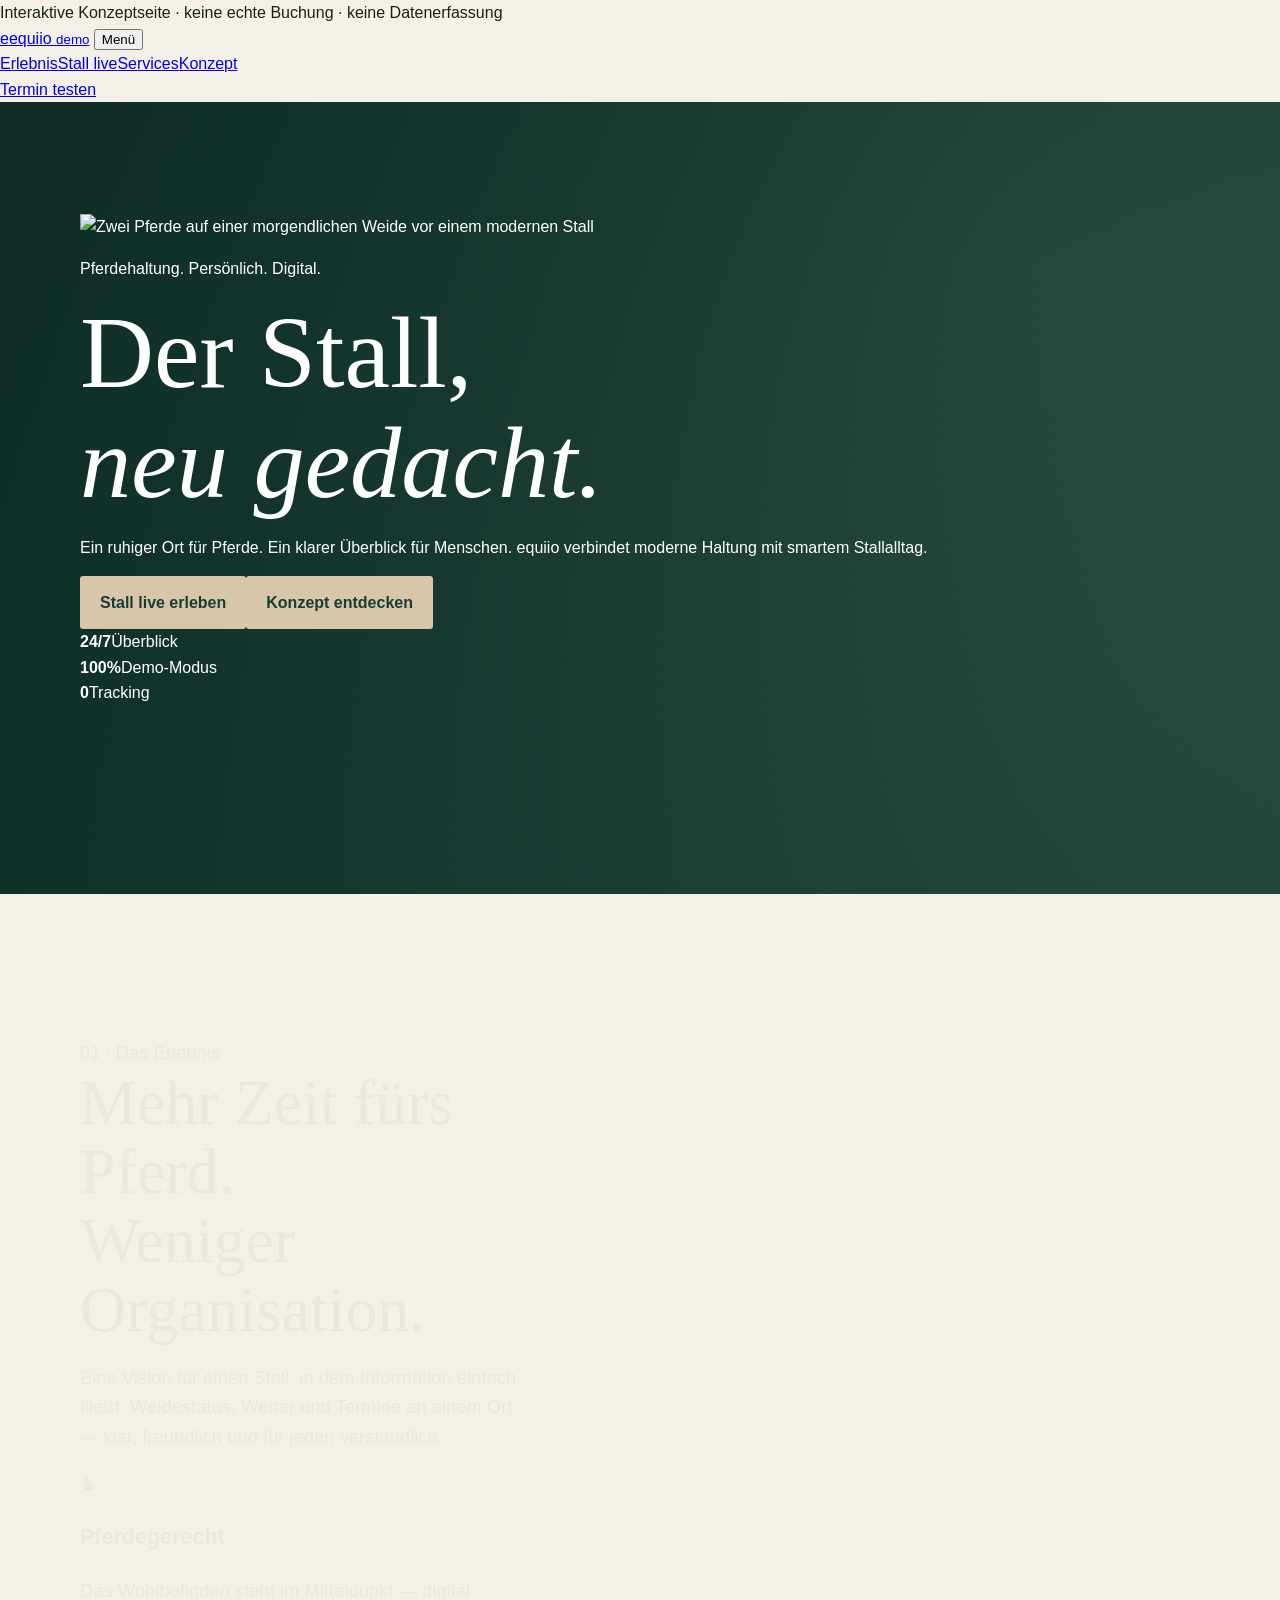
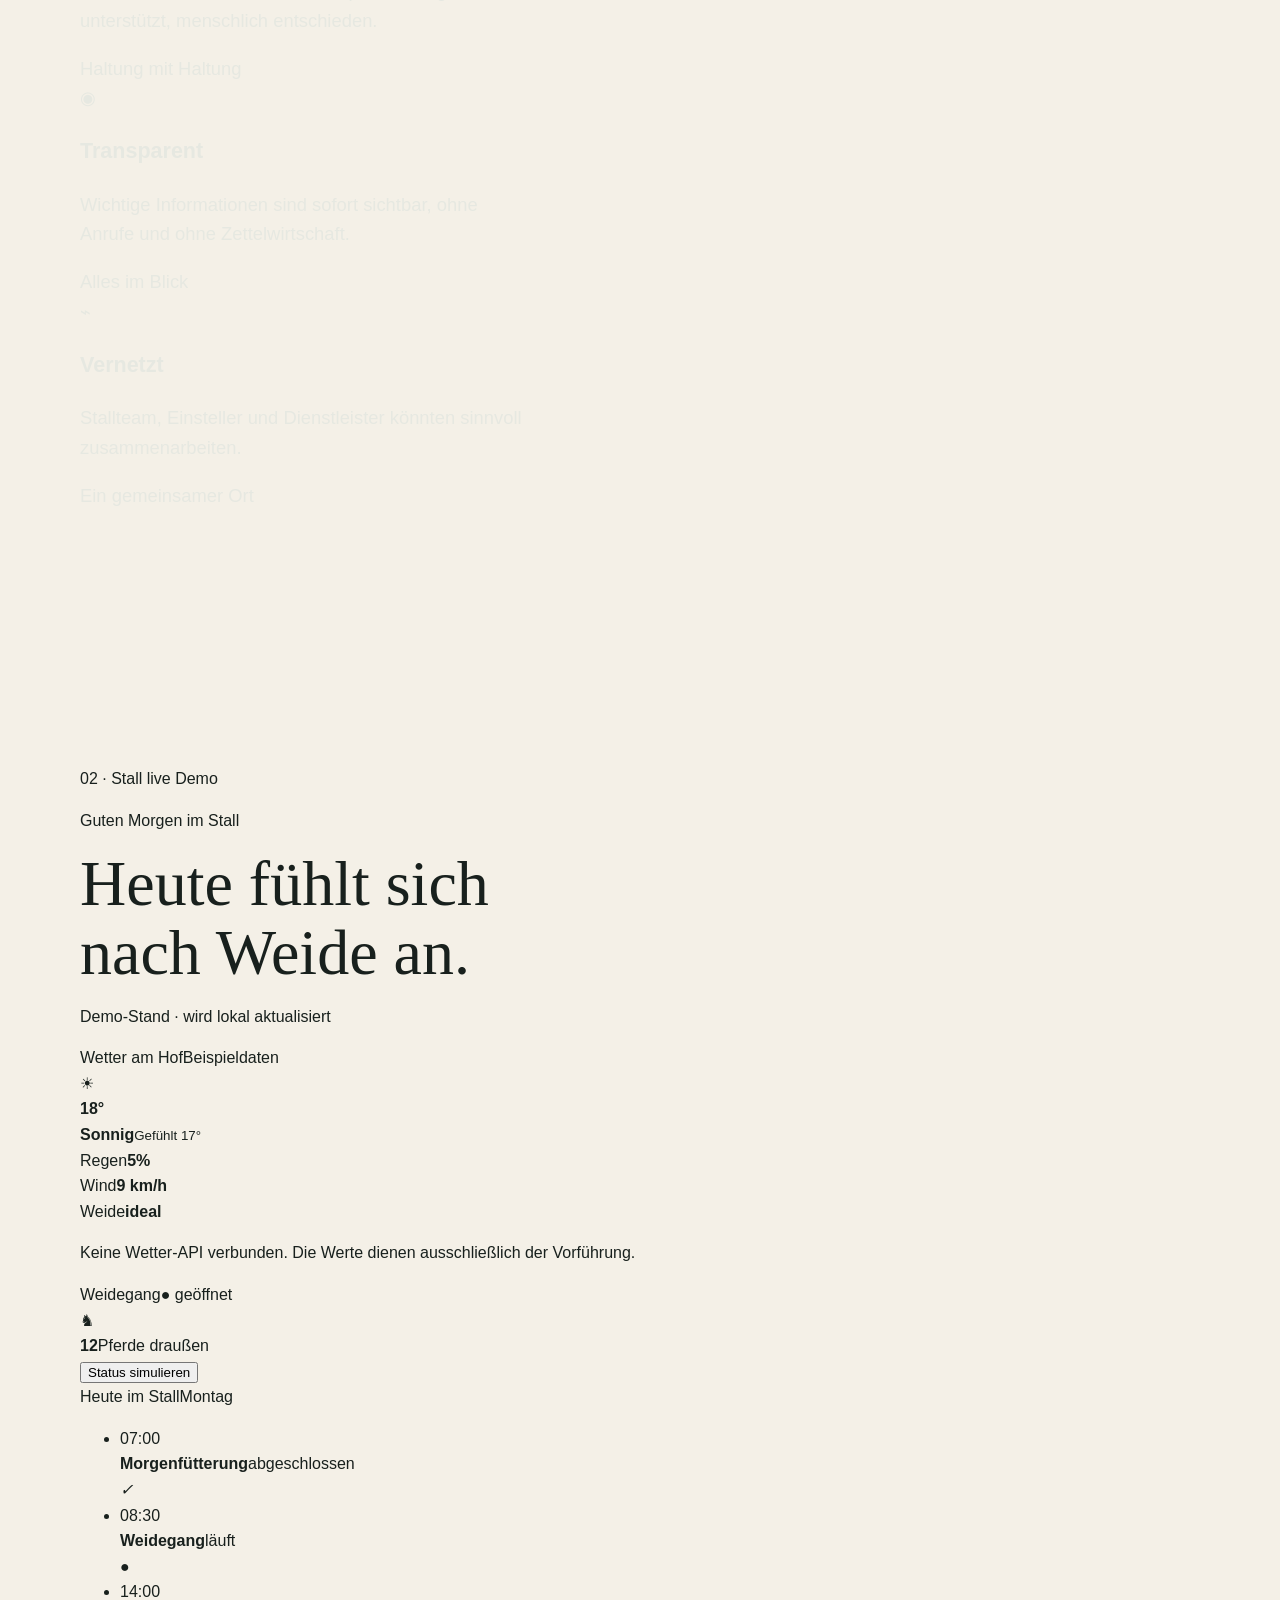
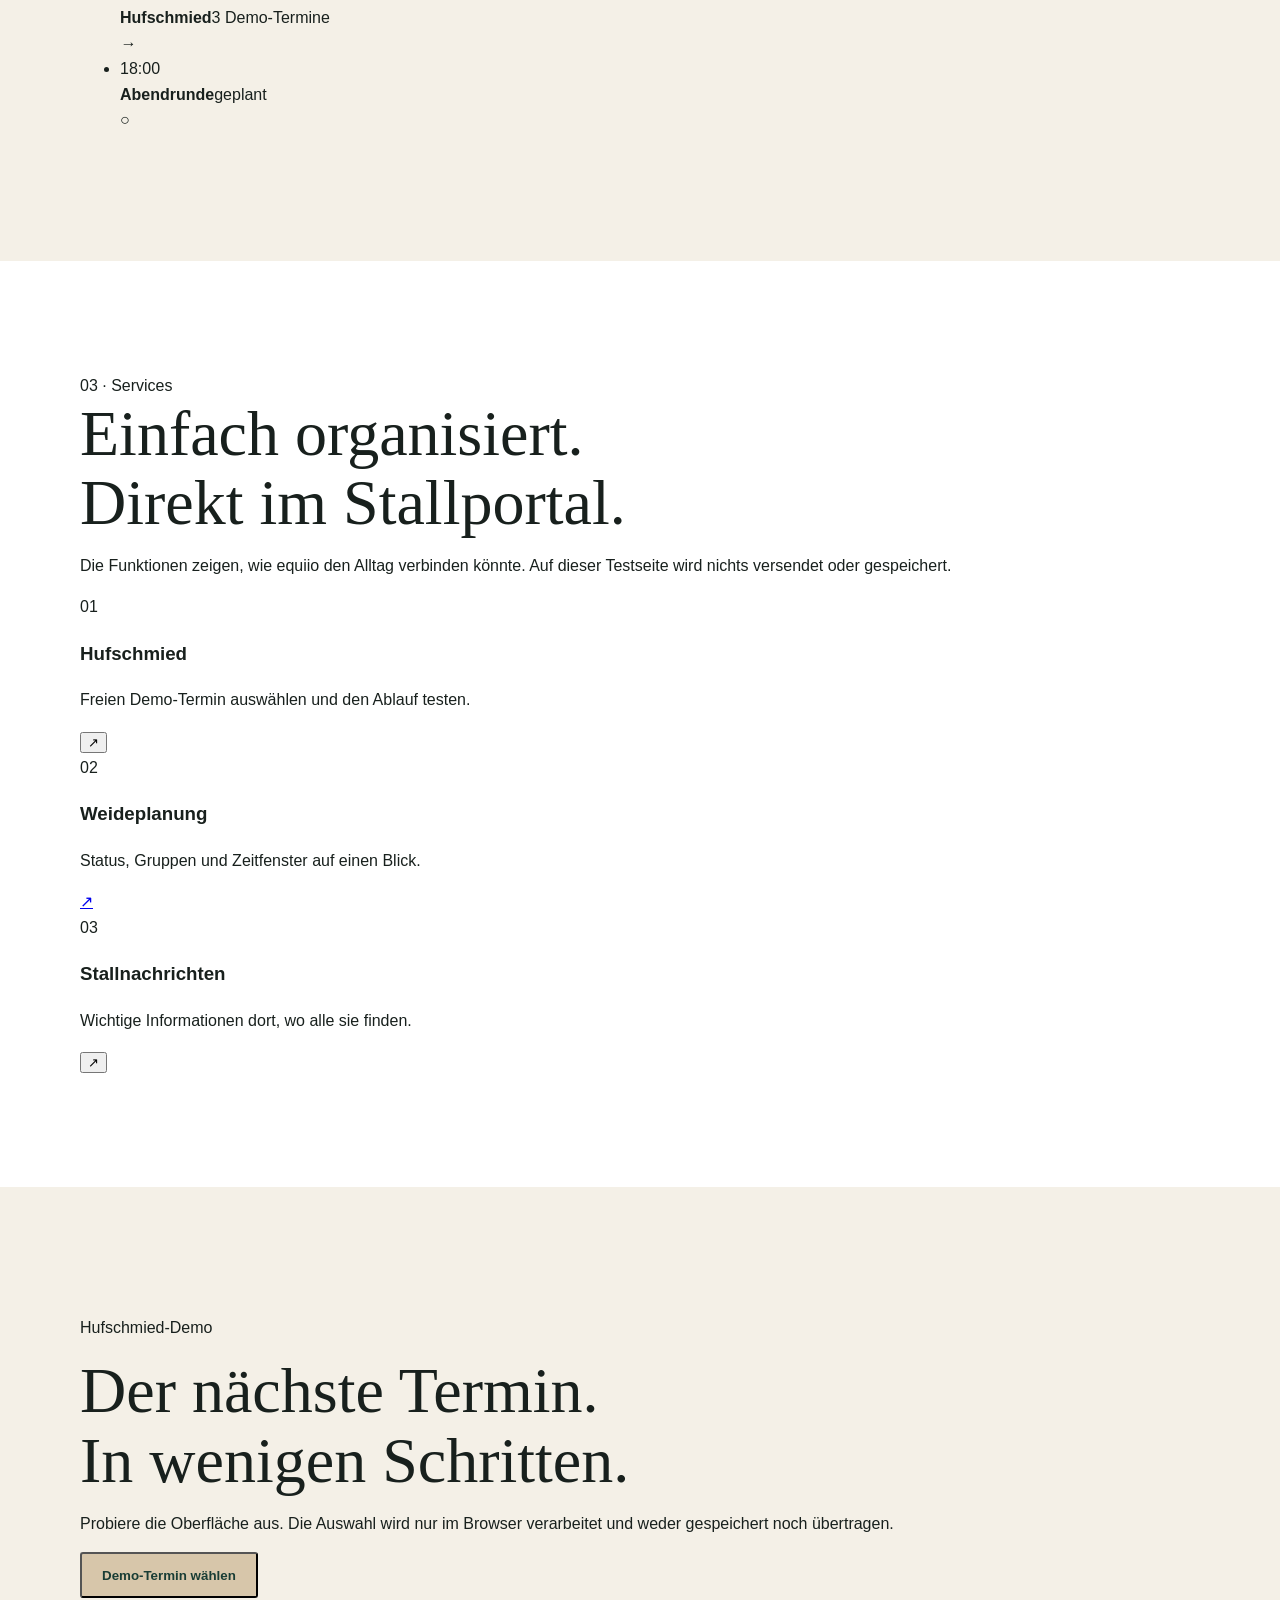
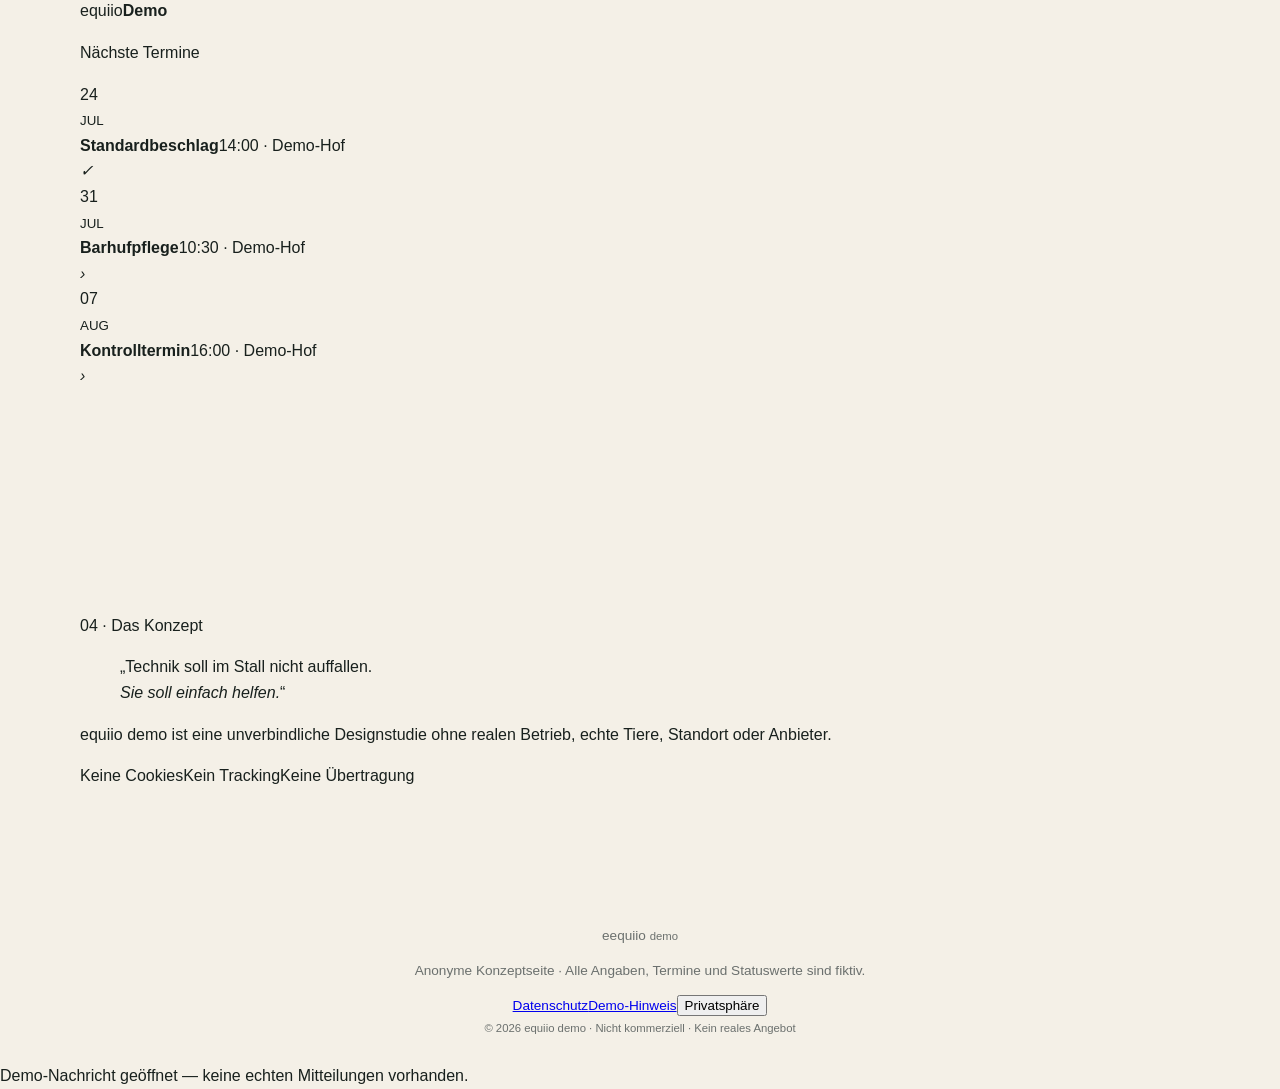
==== index.html @ 81d95bdb "Gestalte die moderne equiio Demo-Startseite" ====
<!doctype html>
<html lang="de">
<head>
  <meta charset="utf-8">
  <meta name="viewport" content="width=device-width, initial-scale=1">
  <meta name="description" content="Anonyme Konzeptseite für ein digitales Stallportal. Alle Inhalte und Funktionen sind Demo-Daten.">
  <meta name="robots" content="noindex,nofollow,noarchive">
  <title>equiio demo — der Stall, neu gedacht</title>
  <link rel="stylesheet" href="style.css">
  <script src="script.js" defer></script>
</head>
<body>
  <div class="demo-bar">Interaktive Konzeptseite · keine echte Buchung · keine Datenerfassung</div>
  <header class="site-header">
    <a class="brand" href="#top" aria-label="equiio demo Startseite"><span>e</span>equiio <small>demo</small></a>
    <button class="menu-button" aria-expanded="false" aria-controls="main-nav">Menü</button>
    <nav id="main-nav" aria-label="Hauptnavigation">
      <a href="#erlebnis">Erlebnis</a><a href="#stall-live">Stall live</a><a href="#services">Services</a><a href="#konzept">Konzept</a>
    </nav>
    <a class="nav-cta" href="#hufschmied">Termin testen</a>
  </header>

  <main id="top">
    <section class="hero">
      <img src="assets/hero-pferde.png" alt="Zwei Pferde auf einer morgendlichen Weide vor einem modernen Stall">
      <div class="hero-shade"></div>
      <div class="hero-copy reveal">
        <p class="kicker">Pferdehaltung. Persönlich. Digital.</p>
        <h1>Der Stall,<br><em>neu gedacht.</em></h1>
        <p>Ein ruhiger Ort für Pferde. Ein klarer Überblick für Menschen. equiio verbindet moderne Haltung mit smartem Stallalltag.</p>
        <div class="hero-actions"><a class="button primary" href="#stall-live">Stall live erleben</a><a class="button ghost" href="#konzept">Konzept entdecken</a></div>
      </div>
      <div class="hero-facts"><div><strong>24/7</strong><span>Überblick</span></div><div><strong>100%</strong><span>Demo-Modus</span></div><div><strong>0</strong><span>Tracking</span></div></div>
    </section>

    <section class="intro section" id="erlebnis">
      <div class="section-label">01 · Das Erlebnis</div>
      <div class="intro-grid reveal"><h2>Mehr Zeit fürs Pferd.<br><span>Weniger Organisation.</span></h2><p>Eine Vision für einen Stall, in dem Information einfach fließt: Weidestatus, Wetter und Termine an einem Ort — klar, freundlich und für jeden verständlich.</p></div>
      <div class="feature-grid">
        <article class="feature-card reveal"><div class="feature-icon">♞</div><h3>Pferdegerecht</h3><p>Das Wohlbefinden steht im Mittelpunkt — digital unterstützt, menschlich entschieden.</p><span>Haltung mit Haltung</span></article>
        <article class="feature-card reveal"><div class="feature-icon">◉</div><h3>Transparent</h3><p>Wichtige Informationen sind sofort sichtbar, ohne Anrufe und ohne Zettelwirtschaft.</p><span>Alles im Blick</span></article>
        <article class="feature-card reveal"><div class="feature-icon">⌁</div><h3>Vernetzt</h3><p>Stallteam, Einsteller und Dienstleister könnten sinnvoll zusammenarbeiten.</p><span>Ein gemeinsamer Ort</span></article>
      </div>
    </section>

    <section class="live-section section" id="stall-live">
      <div class="section-label light">02 · Stall live <span class="live-dot">Demo</span></div>
      <div class="live-heading reveal"><div><p class="kicker">Guten Morgen im Stall</p><h2>Heute fühlt sich<br>nach Weide an.</h2></div><p id="live-time">Demo-Stand · wird lokal aktualisiert</p></div>
      <div class="dashboard">
        <article class="weather-card reveal">
          <div class="card-top"><span>Wetter am Hof</span><span class="mock">Beispieldaten</span></div>
          <div class="weather-main"><div class="weather-symbol">☀</div><strong>18°</strong><div><b>Sonnig</b><small>Gefühlt 17°</small></div></div>
          <div class="weather-details"><div><span>Regen</span><b>5%</b></div><div><span>Wind</span><b>9 km/h</b></div><div><span>Weide</span><b>ideal</b></div></div>
          <p>Keine Wetter-API verbunden. Die Werte dienen ausschließlich der Vorführung.</p>
        </article>
        <article class="pasture-card reveal">
          <div class="card-top"><span>Weidegang</span><span class="status-open">● geöffnet</span></div>
          <div class="pasture-visual"><div class="sun"></div><div class="hill h1"></div><div class="hill h2"></div><span class="horse">♞</span></div>
          <div class="pasture-info"><div><strong id="pasture-count">12</strong><span>Pferde draußen</span></div><button id="pasture-demo" type="button">Status simulieren</button></div>
        </article>
        <article class="day-card reveal">
          <div class="card-top"><span>Heute im Stall</span><span>Montag</span></div>
          <ul class="timeline"><li><time>07:00</time><div><b>Morgenfütterung</b><span>abgeschlossen</span></div><i>✓</i></li><li><time>08:30</time><div><b>Weidegang</b><span>läuft</span></div><i class="active">●</i></li><li><time>14:00</time><div><b>Hufschmied</b><span>3 Demo-Termine</span></div><i>→</i></li><li><time>18:00</time><div><b>Abendrunde</b><span>geplant</span></div><i>○</i></li></ul>
        </article>
      </div>
    </section>

    <section class="services section" id="services">
      <div class="section-label">03 · Services</div>
      <div class="services-head reveal"><h2>Einfach organisiert.<br><span>Direkt im Stallportal.</span></h2><p>Die Funktionen zeigen, wie equiio den Alltag verbinden könnte. Auf dieser Testseite wird nichts versendet oder gespeichert.</p></div>
      <div class="service-list">
        <article class="service-row reveal"><span>01</span><div><h3>Hufschmied</h3><p>Freien Demo-Termin auswählen und den Ablauf testen.</p></div><button class="round-button open-booking" type="button" aria-label="Hufschmied-Demo öffnen">↗</button></article>
        <article class="service-row reveal"><span>02</span><div><h3>Weideplanung</h3><p>Status, Gruppen und Zeitfenster auf einen Blick.</p></div><a class="round-button" href="#stall-live" aria-label="Weideplanung ansehen">↗</a></article>
        <article class="service-row reveal"><span>03</span><div><h3>Stallnachrichten</h3><p>Wichtige Informationen dort, wo alle sie finden.</p></div><button class="round-button toast-trigger" type="button" aria-label="Nachrichten-Demo testen">↗</button></article>
      </div>
    </section>

    <section class="booking section" id="hufschmied">
      <div class="booking-copy reveal"><p class="kicker">Hufschmied-Demo</p><h2>Der nächste Termin.<br>In wenigen Schritten.</h2><p>Probiere die Oberfläche aus. Die Auswahl wird nur im Browser verarbeitet und weder gespeichert noch übertragen.</p><button class="button primary open-booking" type="button">Demo-Termin wählen</button></div>
      <div class="phone reveal" aria-hidden="true"><div class="phone-top"><span>equiio</span><b>Demo</b></div><p>Nächste Termine</p><div class="slot selected"><time>24<br><small>JUL</small></time><div><b>Standardbeschlag</b><span>14:00 · Demo-Hof</span></div><i>✓</i></div><div class="slot"><time>31<br><small>JUL</small></time><div><b>Barhufpflege</b><span>10:30 · Demo-Hof</span></div><i>›</i></div><div class="slot"><time>07<br><small>AUG</small></time><div><b>Kontrolltermin</b><span>16:00 · Demo-Hof</span></div><i>›</i></div></div>
    </section>

    <section class="concept section" id="konzept">
      <div class="section-label light">04 · Das Konzept</div>
      <blockquote class="reveal">„Technik soll im Stall nicht auffallen.<br><em>Sie soll einfach helfen.</em>“</blockquote>
      <div class="concept-meta"><p>equiio demo ist eine unverbindliche Designstudie ohne realen Betrieb, echte Tiere, Standort oder Anbieter.</p><div><span>Keine Cookies</span><span>Kein Tracking</span><span>Keine Übertragung</span></div></div>
    </section>
  </main>

  <footer><div class="brand footer-brand"><span>e</span>equiio <small>demo</small></div><p>Anonyme Konzeptseite · Alle Angaben, Termine und Statuswerte sind fiktiv.</p><nav><a href="datenschutz.html">Datenschutz</a><a href="impressum.html">Demo-Hinweis</a><button id="privacy-info" type="button">Privatsphäre</button></nav><small>© 2026 equiio demo · Nicht kommerziell · Kein reales Angebot</small></footer>

  <dialog id="booking-dialog"><button class="dialog-close" type="button" aria-label="Dialog schließen">×</button><p class="kicker">Interaktive Simulation</p><h2>Hufschmied-Termin</h2><form id="booking-form"><label>Leistung<select required><option value="">Bitte wählen</option><option>Barhufpflege</option><option>Standardbeschlag</option><option>Kontrolltermin</option></select></label><label>Demo-Termin<select required><option value="">Bitte wählen</option><option>24. Juli · 14:00 Uhr</option><option>31. Juli · 10:30 Uhr</option><option>7. August · 16:00 Uhr</option></select></label><label>Pferd (nur Demo-Bezeichnung)<input maxlength="24" placeholder="z. B. Pferd A" required></label><div class="privacy-note">🔒 Keine Übertragung, keine Speicherung, keine echte Reservierung.</div><button class="button primary" type="submit">Demo-Anfrage abschließen</button></form><div id="booking-success" hidden><div class="success-icon">✓</div><h3>Demo erfolgreich!</h3><p>So einfach könnte eine Anmeldung aussehen. Es wurden keine Daten gespeichert oder versendet.</p></div></dialog>
  <div id="toast" role="status" aria-live="polite">Demo-Nachricht geöffnet — keine echten Mitteilungen vorhanden.</div>
</body>
</html>
---- style.css ----
:root { --green:#193d35; --cream:#f4f0e7; --sand:#d7c6aa; --ink:#18201d; --white:#fff; }
* { box-sizing:border-box; }
html { scroll-behavior:smooth; }
body { margin:0; color:var(--ink); background:var(--cream); font-family:Arial, Helvetica, sans-serif; line-height:1.6; }
.test-banner { padding:.55rem 1rem; color:#fff; background:#9a642b; text-align:center; font-size:.85rem; letter-spacing:.04em; }
.hero { min-height:88vh; color:var(--white); background:linear-gradient(120deg, rgba(12,44,37,.96), rgba(25,61,53,.72)), radial-gradient(circle at 80% 20%, #718c73, var(--green)); }
.nav { display:flex; align-items:center; justify-content:space-between; max-width:1180px; margin:auto; padding:1.5rem 2rem; }
.logo, .nav a { color:inherit; text-decoration:none; }
.logo { font-family:Georgia, serif; font-size:1.35rem; }
.nav-links { display:flex; gap:1.5rem; font-size:.95rem; }
.hero-content { max-width:1180px; margin:auto; padding:12vh 2rem 5rem; }
.eyebrow { margin:0 0 1rem; color:#b69d74; font-weight:bold; font-size:.78rem; letter-spacing:.18em; text-transform:uppercase; }
h1, h2 { margin:0; font-family:Georgia, "Times New Roman", serif; font-weight:normal; line-height:1.08; }
h1 { max-width:780px; font-size:clamp(3rem, 8vw, 6.5rem); }
h2 { font-size:clamp(2.2rem, 5vw, 4rem); }
.intro { max-width:610px; margin:2rem 0; color:#e6e8e1; font-size:1.15rem; }
.button { display:inline-block; padding:.85rem 1.25rem; color:var(--green); background:var(--sand); border-radius:3px; text-decoration:none; font-weight:bold; }
section { padding:7rem max(2rem, calc((100% - 1120px)/2)); }
.about { display:grid; grid-template-columns:1fr 1fr; gap:5rem; align-items:end; }
.about > p { margin:0; font-size:1.15rem; }
.services { background:#fff; }
.cards { display:grid; grid-template-columns:repeat(3, 1fr); gap:1.5rem; margin-top:3rem; }
.cards article { padding:2rem; background:var(--cream); border-top:3px solid var(--sand); }
.cards span { color:#8b7656; font-size:.8rem; }
.cards h3 { margin:1.5rem 0 .5rem; font-family:Georgia, serif; font-size:1.45rem; }
.contact { color:#fff; background:var(--green); text-align:center; }
.contact p:not(.eyebrow) { max-width:620px; margin:1.5rem auto 2rem; color:#d9e1dd; }
.button-light { color:var(--green); background:#fff; }
footer { padding:1.5rem 2rem; color:#6b706e; text-align:center; font-size:.85rem; }
@media (max-width:700px) {
  .nav { align-items:flex-start; }
  .nav-links { flex-direction:column; gap:.25rem; text-align:right; }
  .about, .cards { grid-template-columns:1fr; }
  .about { gap:2rem; }
  section { padding-top:5rem; padding-bottom:5rem; }
}
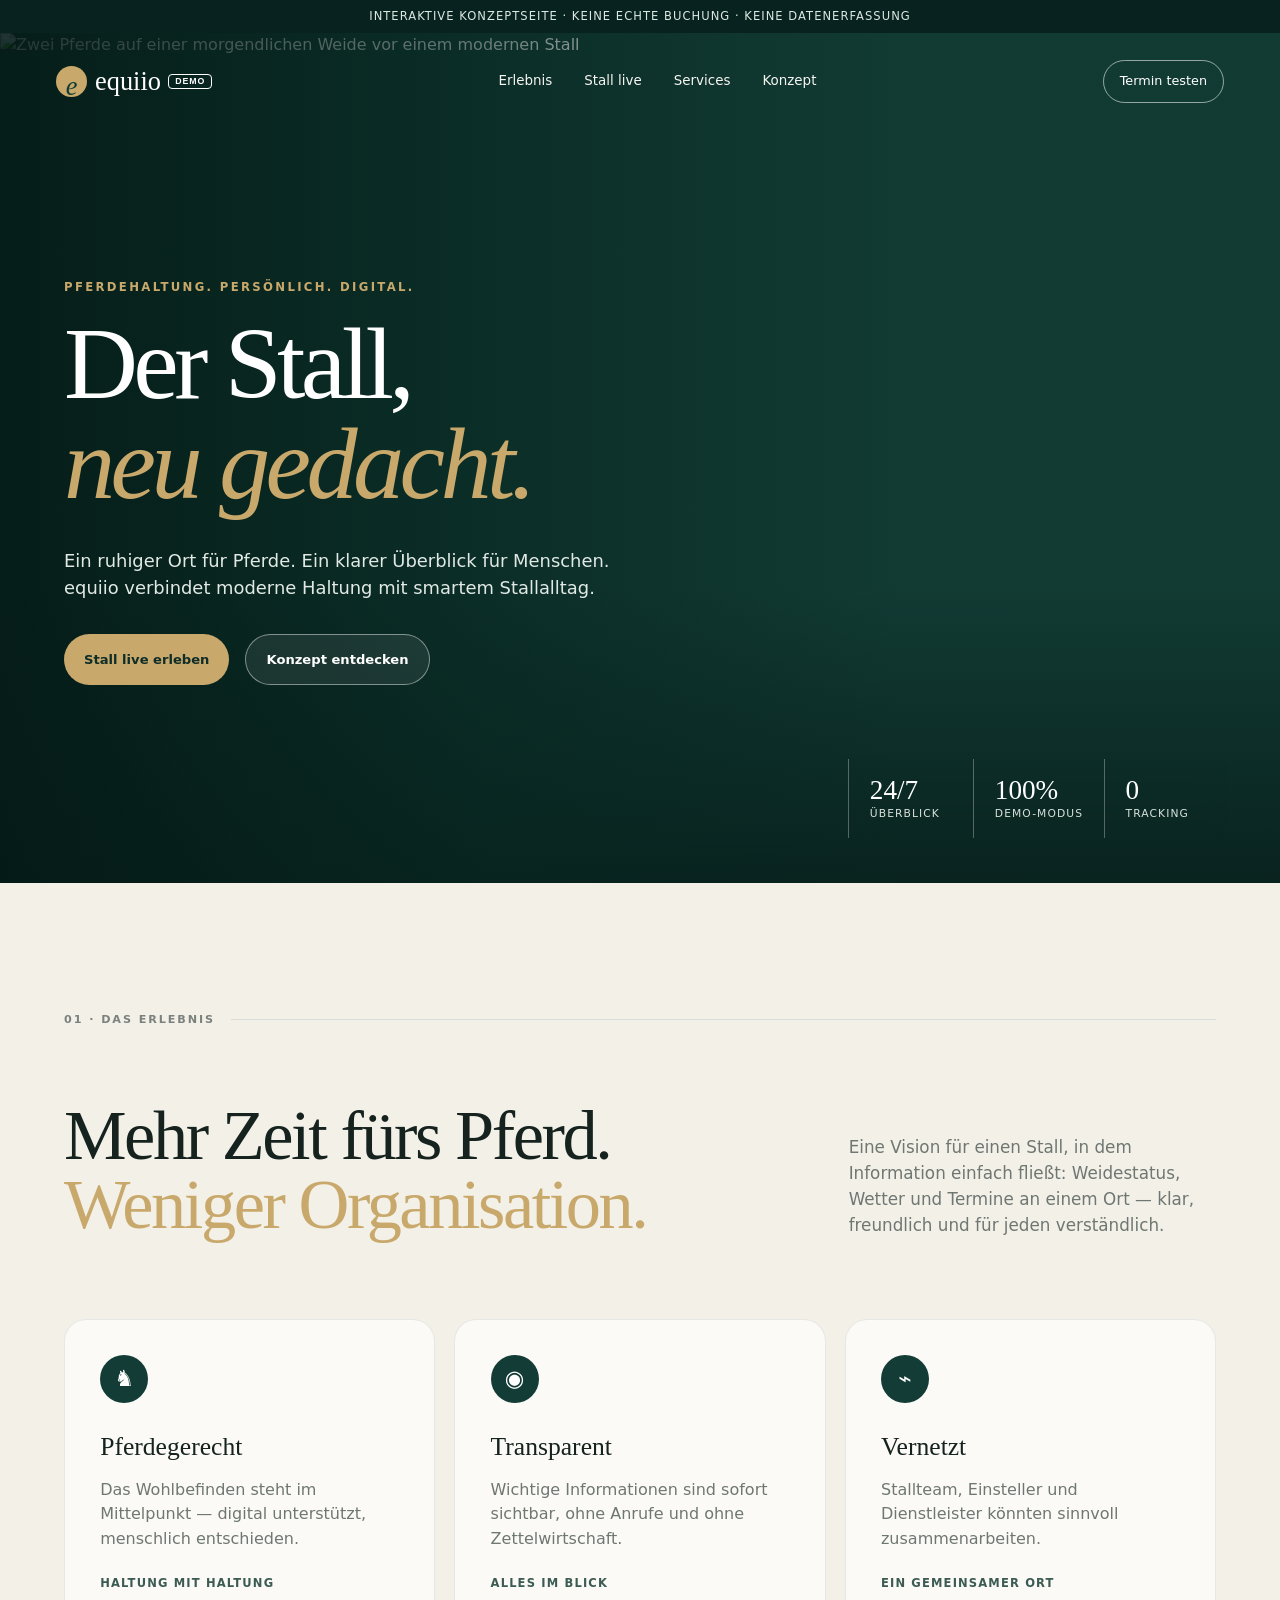
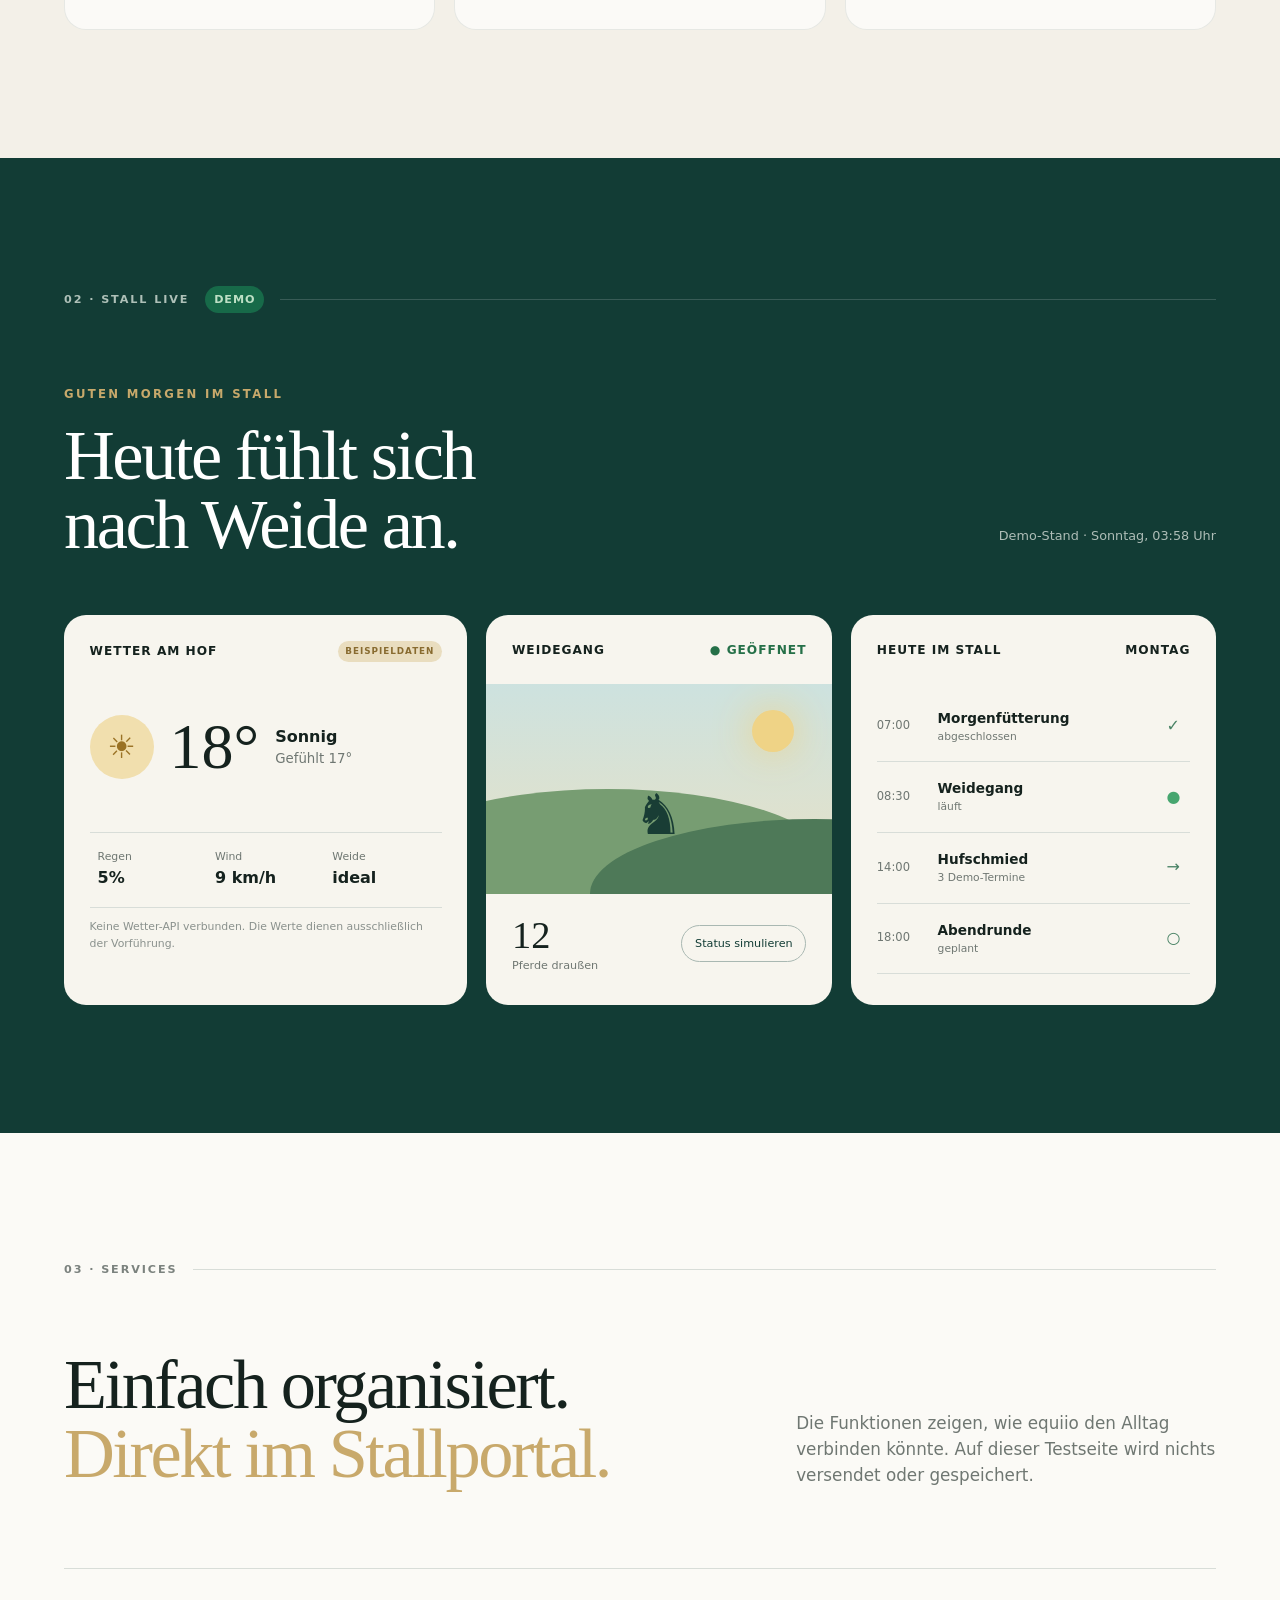
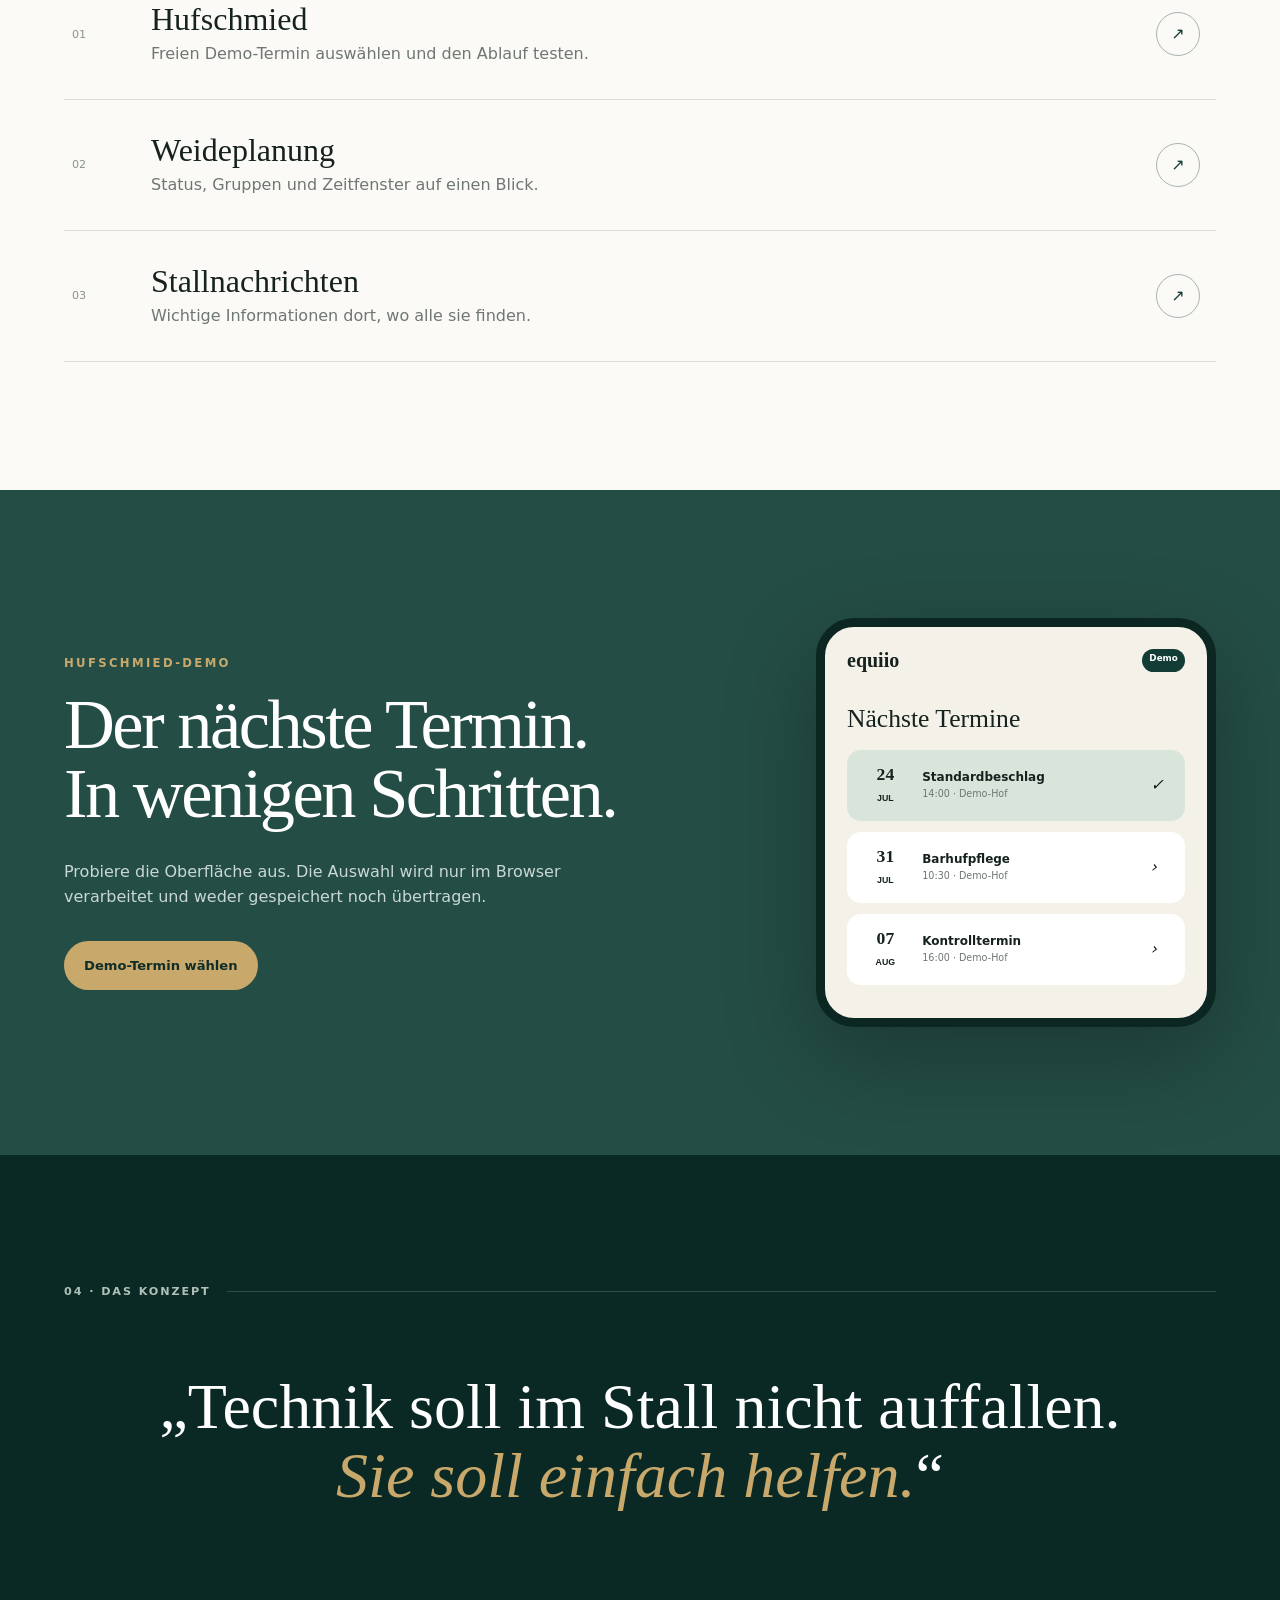
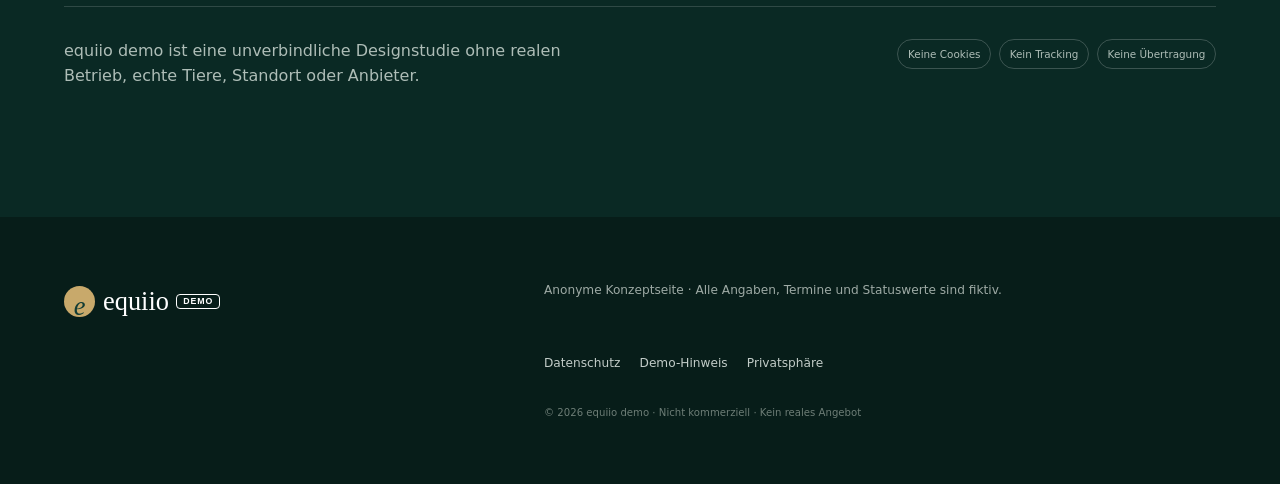
==== commit 66ebc331: "Verwende das optimierte eigene Pferdebild" ====
--- a/index.html
+++ b/index.html
@@ -22,7 +22,7 @@
 
   <main id="top">
     <section class="hero">
-      <img src="assets/hero-pferde.png" alt="Zwei Pferde auf einer morgendlichen Weide vor einem modernen Stall">
+      <img src="assets/hero-pferde.webp" alt="Zwei Pferde auf einer morgendlichen Weide vor einem modernen Stall">
       <div class="hero-shade"></div>
       <div class="hero-copy reveal">
         <p class="kicker">Pferdehaltung. Persönlich. Digital.</p>
--- a/style.css
+++ b/style.css
@@ -1,36 +1,5 @@
-:root { --green:#193d35; --cream:#f4f0e7; --sand:#d7c6aa; --ink:#18201d; --white:#fff; }
-* { box-sizing:border-box; }
-html { scroll-behavior:smooth; }
-body { margin:0; color:var(--ink); background:var(--cream); font-family:Arial, Helvetica, sans-serif; line-height:1.6; }
-.test-banner { padding:.55rem 1rem; color:#fff; background:#9a642b; text-align:center; font-size:.85rem; letter-spacing:.04em; }
-.hero { min-height:88vh; color:var(--white); background:linear-gradient(120deg, rgba(12,44,37,.96), rgba(25,61,53,.72)), radial-gradient(circle at 80% 20%, #718c73, var(--green)); }
-.nav { display:flex; align-items:center; justify-content:space-between; max-width:1180px; margin:auto; padding:1.5rem 2rem; }
-.logo, .nav a { color:inherit; text-decoration:none; }
-.logo { font-family:Georgia, serif; font-size:1.35rem; }
-.nav-links { display:flex; gap:1.5rem; font-size:.95rem; }
-.hero-content { max-width:1180px; margin:auto; padding:12vh 2rem 5rem; }
-.eyebrow { margin:0 0 1rem; color:#b69d74; font-weight:bold; font-size:.78rem; letter-spacing:.18em; text-transform:uppercase; }
-h1, h2 { margin:0; font-family:Georgia, "Times New Roman", serif; font-weight:normal; line-height:1.08; }
-h1 { max-width:780px; font-size:clamp(3rem, 8vw, 6.5rem); }
-h2 { font-size:clamp(2.2rem, 5vw, 4rem); }
-.intro { max-width:610px; margin:2rem 0; color:#e6e8e1; font-size:1.15rem; }
-.button { display:inline-block; padding:.85rem 1.25rem; color:var(--green); background:var(--sand); border-radius:3px; text-decoration:none; font-weight:bold; }
-section { padding:7rem max(2rem, calc((100% - 1120px)/2)); }
-.about { display:grid; grid-template-columns:1fr 1fr; gap:5rem; align-items:end; }
-.about > p { margin:0; font-size:1.15rem; }
-.services { background:#fff; }
-.cards { display:grid; grid-template-columns:repeat(3, 1fr); gap:1.5rem; margin-top:3rem; }
-.cards article { padding:2rem; background:var(--cream); border-top:3px solid var(--sand); }
-.cards span { color:#8b7656; font-size:.8rem; }
-.cards h3 { margin:1.5rem 0 .5rem; font-family:Georgia, serif; font-size:1.45rem; }
-.contact { color:#fff; background:var(--green); text-align:center; }
-.contact p:not(.eyebrow) { max-width:620px; margin:1.5rem auto 2rem; color:#d9e1dd; }
-.button-light { color:var(--green); background:#fff; }
-footer { padding:1.5rem 2rem; color:#6b706e; text-align:center; font-size:.85rem; }
-@media (max-width:700px) {
-  .nav { align-items:flex-start; }
-  .nav-links { flex-direction:column; gap:.25rem; text-align:right; }
-  .about, .cards { grid-template-columns:1fr; }
-  .about { gap:2rem; }
-  section { padding-top:5rem; padding-bottom:5rem; }
-}+:root{--forest:#123c35;--forest-2:#0a2924;--sage:#9eb3a1;--cream:#f3f0e8;--paper:#fbfaf6;--gold:#c8a96b;--ink:#15221e;--muted:#6f7772;--line:#d8ddd8;--white:#fff;--radius:22px}
+*{box-sizing:border-box}html{scroll-behavior:smooth}body{margin:0;color:var(--ink);background:var(--paper);font-family:Inter,ui-sans-serif,system-ui,-apple-system,"Segoe UI",sans-serif;line-height:1.55}button,input,select{font:inherit}button,a{ -webkit-tap-highlight-color:transparent}.demo-bar{padding:.48rem 1rem;color:#dce8e2;background:#08231f;text-align:center;font-size:.72rem;letter-spacing:.09em;text-transform:uppercase}.site-header{position:absolute;z-index:10;top:36px;left:0;right:0;display:flex;align-items:center;gap:2rem;max-width:1400px;margin:auto;padding:1.5rem 3.5rem;color:#fff}.brand{display:flex;align-items:center;gap:.15rem;color:inherit;font-family:Georgia,serif;font-size:1.65rem;text-decoration:none}.brand>span{display:grid;width:31px;height:31px;margin-right:.35rem;color:var(--forest);background:var(--gold);border-radius:50%;place-items:center;font-style:italic}.brand small{margin-left:.3rem;padding:.15rem .38rem;border:1px solid currentColor;border-radius:4px;font:600 .55rem/1 sans-serif;letter-spacing:.1em;text-transform:uppercase}.site-header nav{display:flex;gap:2rem;margin:auto}.site-header nav a{color:#f6f5f0;text-decoration:none;font-size:.84rem}.nav-cta{padding:.65rem 1rem;color:#fff;border:1px solid rgba(255,255,255,.55);border-radius:99px;text-decoration:none;font-size:.8rem}.menu-button{display:none}.hero{position:relative;min-height:850px;color:#fff;background:var(--forest);overflow:hidden}.hero>img{position:absolute;width:100%;height:100%;object-fit:cover}.hero-shade{position:absolute;inset:0;background:linear-gradient(90deg,rgba(4,25,21,.88) 0%,rgba(7,37,31,.61) 38%,rgba(7,28,24,.05) 70%),linear-gradient(0deg,rgba(6,25,22,.7),transparent 35%)}.hero-copy{position:relative;z-index:2;max-width:780px;padding:245px 5vw 150px}.kicker{margin:0 0 1.1rem;color:var(--gold);font-size:.73rem;font-weight:700;letter-spacing:.2em;text-transform:uppercase}.hero h1,.section h2{margin:0;font-family:Georgia,"Times New Roman",serif;font-weight:400;line-height:.98}.hero h1{font-size:clamp(4.5rem,8vw,8rem);letter-spacing:-.045em}.hero h1 em,.section h2 span,blockquote em{color:var(--gold);font-weight:400}.hero-copy>p:not(.kicker){max-width:600px;margin:2rem 0;color:#e1e9e5;font-size:1.12rem}.hero-actions{display:flex;gap:1rem}.button{display:inline-flex;align-items:center;justify-content:center;padding:.9rem 1.25rem;border:0;border-radius:99px;text-decoration:none;font-size:.82rem;font-weight:700;cursor:pointer}.primary{color:#102d28;background:var(--gold)}.ghost{color:#fff;background:rgba(255,255,255,.08);border:1px solid rgba(255,255,255,.45)}.hero-facts{position:absolute;z-index:2;right:4vw;bottom:2.8rem;display:flex;color:#fff;backdrop-filter:blur(12px)}.hero-facts div{display:flex;min-width:125px;padding:1rem 1.3rem;border-left:1px solid rgba(255,255,255,.3);flex-direction:column}.hero-facts strong{font:400 1.7rem Georgia,serif}.hero-facts span{color:#d8e1dc;font-size:.67rem;text-transform:uppercase;letter-spacing:.1em}.section{padding:8rem max(5vw,calc((100% - 1280px)/2))}.section-label{display:flex;align-items:center;gap:1rem;margin-bottom:4.5rem;color:#7b827e;font-size:.7rem;font-weight:700;letter-spacing:.17em;text-transform:uppercase}.section-label:after{height:1px;background:var(--line);content:"";flex:1}.section-label.light{color:#aec0b8}.section-label.light:after{background:rgba(255,255,255,.16)}.intro{background:var(--cream)}.intro-grid{display:grid;grid-template-columns:1.3fr .7fr;gap:8vw;align-items:end}.section h2{font-size:clamp(3rem,5.5vw,5.3rem);letter-spacing:-.035em}.intro-grid>p,.services-head>p{margin:0;color:var(--muted);font-size:1.05rem}.feature-grid{display:grid;grid-template-columns:repeat(3,1fr);gap:1.2rem;margin-top:5rem}.feature-card{padding:2.2rem;background:rgba(255,255,255,.63);border:1px solid rgba(23,61,53,.09);border-radius:var(--radius)}.feature-icon{display:grid;width:48px;height:48px;color:#fff;background:var(--forest);border-radius:50%;place-items:center;font-size:1.4rem}.feature-card h3{margin:1.8rem 0 .6rem;font:400 1.6rem Georgia,serif}.feature-card p{min-height:76px;color:var(--muted)}.feature-card>span{color:#3c5b53;font-size:.72rem;font-weight:700;text-transform:uppercase;letter-spacing:.1em}.live-section{color:#fff;background:var(--forest)}.live-dot{margin-left:auto;padding:.3rem .55rem;color:#bde0c5;background:#176a49;border-radius:99px;letter-spacing:.08em}.live-heading{display:flex;justify-content:space-between;align-items:end;margin-bottom:3.5rem}.live-heading>p{color:#aebdb7;font-size:.8rem}.dashboard{display:grid;grid-template-columns:1.05fr .9fr .95fr;gap:1.2rem}.dashboard article{min-height:390px;padding:1.6rem;color:var(--ink);background:#f7f5ee;border-radius:var(--radius)}.card-top{display:flex;justify-content:space-between;align-items:center;font-size:.76rem;font-weight:700;text-transform:uppercase;letter-spacing:.08em}.mock{padding:.25rem .45rem;color:#886b30;background:#e9ddbf;border-radius:99px;font-size:.55rem}.weather-main{display:flex;gap:1rem;align-items:center;margin:3rem 0}.weather-symbol{display:grid;width:64px;height:64px;color:#9a7225;background:#f1dfae;border-radius:50%;place-items:center;font-size:2rem}.weather-main>strong{font:400 4rem Georgia,serif}.weather-main div:last-child{display:flex;flex-direction:column}.weather-main small{color:var(--muted)}.weather-details{display:grid;grid-template-columns:repeat(3,1fr);border-top:1px solid var(--line);border-bottom:1px solid var(--line)}.weather-details div{display:flex;padding:1rem .5rem;flex-direction:column}.weather-details span{color:var(--muted);font-size:.68rem}.weather-card>p{color:#8a918d;font-size:.68rem}.pasture-card{overflow:hidden}.status-open{color:#257048}.pasture-visual{position:relative;height:210px;margin:1.5rem -1.6rem 0;background:linear-gradient(#cde2df,#e8e1c5);overflow:hidden}.sun{position:absolute;top:26px;right:38px;width:42px;height:42px;background:#efd386;border-radius:50%;box-shadow:0 0 40px #efd386}.hill{position:absolute;bottom:-45px;width:130%;height:150px;border-radius:50%}.h1{left:-30%;background:#779d72}.h2{right:-60%;bottom:-75px;background:#4e7958}.horse{position:absolute;z-index:2;right:43%;bottom:35px;color:#193d35;font-size:3.5rem}.pasture-info{display:flex;justify-content:space-between;align-items:center;padding-top:1.2rem}.pasture-info div{display:flex;flex-direction:column}.pasture-info strong{font:400 2.4rem Georgia,serif}.pasture-info span{color:var(--muted);font-size:.7rem}.pasture-info button{padding:.55rem .8rem;color:var(--forest);background:transparent;border:1px solid #a9b8b2;border-radius:99px;cursor:pointer;font-size:.7rem}.timeline{margin:2rem 0 0;padding:0;list-style:none}.timeline li{display:grid;grid-template-columns:48px 1fr 24px;gap:.8rem;align-items:center;padding:1rem 0;border-bottom:1px solid var(--line)}.timeline time{color:var(--muted);font-size:.72rem}.timeline li>div{display:flex;flex-direction:column}.timeline b{font-size:.85rem}.timeline span{color:var(--muted);font-size:.67rem}.timeline i{font-style:normal;color:#488264}.timeline .active{color:#47a66f}.services{background:var(--paper)}.services-head{display:grid;grid-template-columns:1.2fr .8fr;gap:8vw;align-items:end}.service-list{margin-top:5rem;border-top:1px solid var(--line)}.service-row{display:grid;grid-template-columns:55px 1fr 52px;gap:1.5rem;align-items:center;padding:2rem .5rem;border-bottom:1px solid var(--line)}.service-row>span{color:#8b938e;font-size:.7rem}.service-row h3{margin:0;font:400 2rem Georgia,serif}.service-row p{margin:.25rem 0 0;color:var(--muted)}.round-button{display:grid;width:44px;height:44px;padding:0;color:var(--forest);background:transparent;border:1px solid #a9b4af;border-radius:50%;place-items:center;text-decoration:none;cursor:pointer}.service-row:hover .round-button{color:#fff;background:var(--forest)}.booking{display:grid;grid-template-columns:1fr 400px;gap:10vw;align-items:center;color:#fff;background:#244d45;overflow:hidden}.booking-copy>p:not(.kicker){max-width:570px;margin:2rem 0;color:#cad8d3}.phone{padding:22px;background:#f4f1e9;border:9px solid #0c2722;border-radius:38px;box-shadow:0 30px 90px rgba(0,0,0,.25);color:var(--ink);transform:rotate(2deg)}.phone-top{display:flex;justify-content:space-between}.phone-top span{font:700 1.25rem Georgia,serif}.phone-top b{padding:.2rem .45rem;color:#fff;background:var(--forest);border-radius:99px;font-size:.55rem}.phone>p{margin:2rem 0 1rem;font:400 1.6rem Georgia,serif}.slot{display:grid;grid-template-columns:48px 1fr 20px;gap:.8rem;align-items:center;margin:.7rem 0;padding:.9rem;background:#fff;border-radius:14px}.slot.selected{background:#d9e5db}.slot time{text-align:center;font:700 1.1rem Georgia,serif}.slot time small{font:600 .55rem sans-serif}.slot div{display:flex;flex-direction:column}.slot b{font-size:.75rem}.slot span{color:var(--muted);font-size:.6rem}.concept{color:#fff;background:var(--forest-2)}.concept blockquote{max-width:1050px;margin:2rem auto 6rem;text-align:center;font:400 clamp(2.8rem,5vw,5.2rem)/1.08 Georgia,serif}.concept-meta{display:flex;justify-content:space-between;gap:4rem;padding-top:2rem;border-top:1px solid rgba(255,255,255,.15);color:#aebdb7}.concept-meta p{max-width:510px;margin:0}.concept-meta div{display:flex;gap:.5rem;align-items:flex-start}.concept-meta span{padding:.35rem .6rem;border:1px solid rgba(255,255,255,.2);border-radius:99px;font-size:.65rem}footer{display:grid;grid-template-columns:1fr 1.5fr;gap:2rem;padding:4rem 5vw;color:#9eaaa5;background:#071d19;font-size:.76rem}.footer-brand{color:#fff}.footer-brand>span{color:var(--forest)}footer p{margin:0}footer nav{display:flex;gap:1.2rem;grid-column:2}footer nav a,footer nav button{padding:0;color:#c2ccc8;background:none;border:0;text-decoration:none;cursor:pointer;font-size:inherit}footer>small{grid-column:2;color:#6d7d76}dialog{width:min(560px,calc(100% - 2rem));padding:2.4rem;border:0;border-radius:var(--radius);box-shadow:0 30px 100px rgba(0,0,0,.35)}dialog::backdrop{background:rgba(4,25,21,.78);backdrop-filter:blur(5px)}dialog h2{margin:0 0 1.5rem;font:400 2.4rem Georgia,serif}.dialog-close{position:absolute;top:1rem;right:1rem;width:36px;height:36px;background:#edf0ec;border:0;border-radius:50%;cursor:pointer;font-size:1.3rem}form{display:grid;gap:1rem}label{display:grid;gap:.35rem;font-size:.72rem;font-weight:700}input,select{width:100%;padding:.85rem;border:1px solid #ccd3cf;border-radius:9px;background:#fff}.privacy-note{padding:.8rem;color:#557068;background:#edf3ef;border-radius:9px;font-size:.68rem}.success-icon{display:grid;width:62px;height:62px;color:#fff;background:#347759;border-radius:50%;place-items:center;font-size:1.8rem}#booking-success h3{font:400 2rem Georgia,serif}#toast{position:fixed;z-index:20;right:1rem;bottom:1rem;max-width:360px;padding:1rem 1.3rem;color:#fff;background:#173f37;border-radius:12px;box-shadow:0 10px 40px rgba(0,0,0,.25);opacity:0;transform:translateY(20px);pointer-events:none;transition:.3s}#toast.show{opacity:1;transform:none}.reveal{opacity:0;transform:translateY(25px);transition:opacity .7s,transform .7s}.reveal.visible{opacity:1;transform:none}
+@media(max-width:950px){.site-header{padding:1.2rem 1.5rem}.site-header nav,.nav-cta{display:none}.menu-button{display:block;margin-left:auto;color:#fff;background:transparent;border:1px solid rgba(255,255,255,.5);border-radius:99px;padding:.5rem .8rem}.site-header nav.open{position:absolute;top:70px;right:1.5rem;display:flex;padding:1rem;background:#0b2d27;border-radius:12px;flex-direction:column}.hero-copy{padding-left:1.5rem}.hero-facts{display:none}.intro-grid,.services-head{grid-template-columns:1fr;gap:2rem}.dashboard{grid-template-columns:1fr 1fr}.day-card{grid-column:1/-1}.booking{grid-template-columns:1fr}.phone{max-width:400px;margin:auto}.concept-meta{flex-direction:column}.feature-grid{grid-template-columns:1fr}.feature-card p{min-height:auto}}
+@media(max-width:650px){.demo-bar{font-size:.58rem}.hero{min-height:760px}.hero>img{object-position:66% center}.hero-shade{background:linear-gradient(90deg,rgba(4,25,21,.92),rgba(7,37,31,.45)),linear-gradient(0deg,rgba(6,25,22,.8),transparent 50%)}.hero h1{font-size:3.8rem}.hero-copy{padding-top:210px}.hero-actions{align-items:flex-start;flex-direction:column}.section{padding:5.5rem 1.25rem}.section-label{margin-bottom:3rem}.dashboard{grid-template-columns:1fr}.day-card{grid-column:auto}.live-heading{align-items:flex-start;flex-direction:column}.service-row{grid-template-columns:35px 1fr 44px;gap:.7rem}.service-row h3{font-size:1.5rem}.service-row p{font-size:.78rem}.booking{padding-bottom:0}.phone{width:340px;max-width:100%;transform:none}.concept blockquote{text-align:left}.concept-meta div{align-items:flex-start;flex-direction:column}footer{grid-template-columns:1fr}footer nav,footer>small{grid-column:1}}
+@media(prefers-reduced-motion:reduce){html{scroll-behavior:auto}.reveal{opacity:1;transform:none;transition:none}}
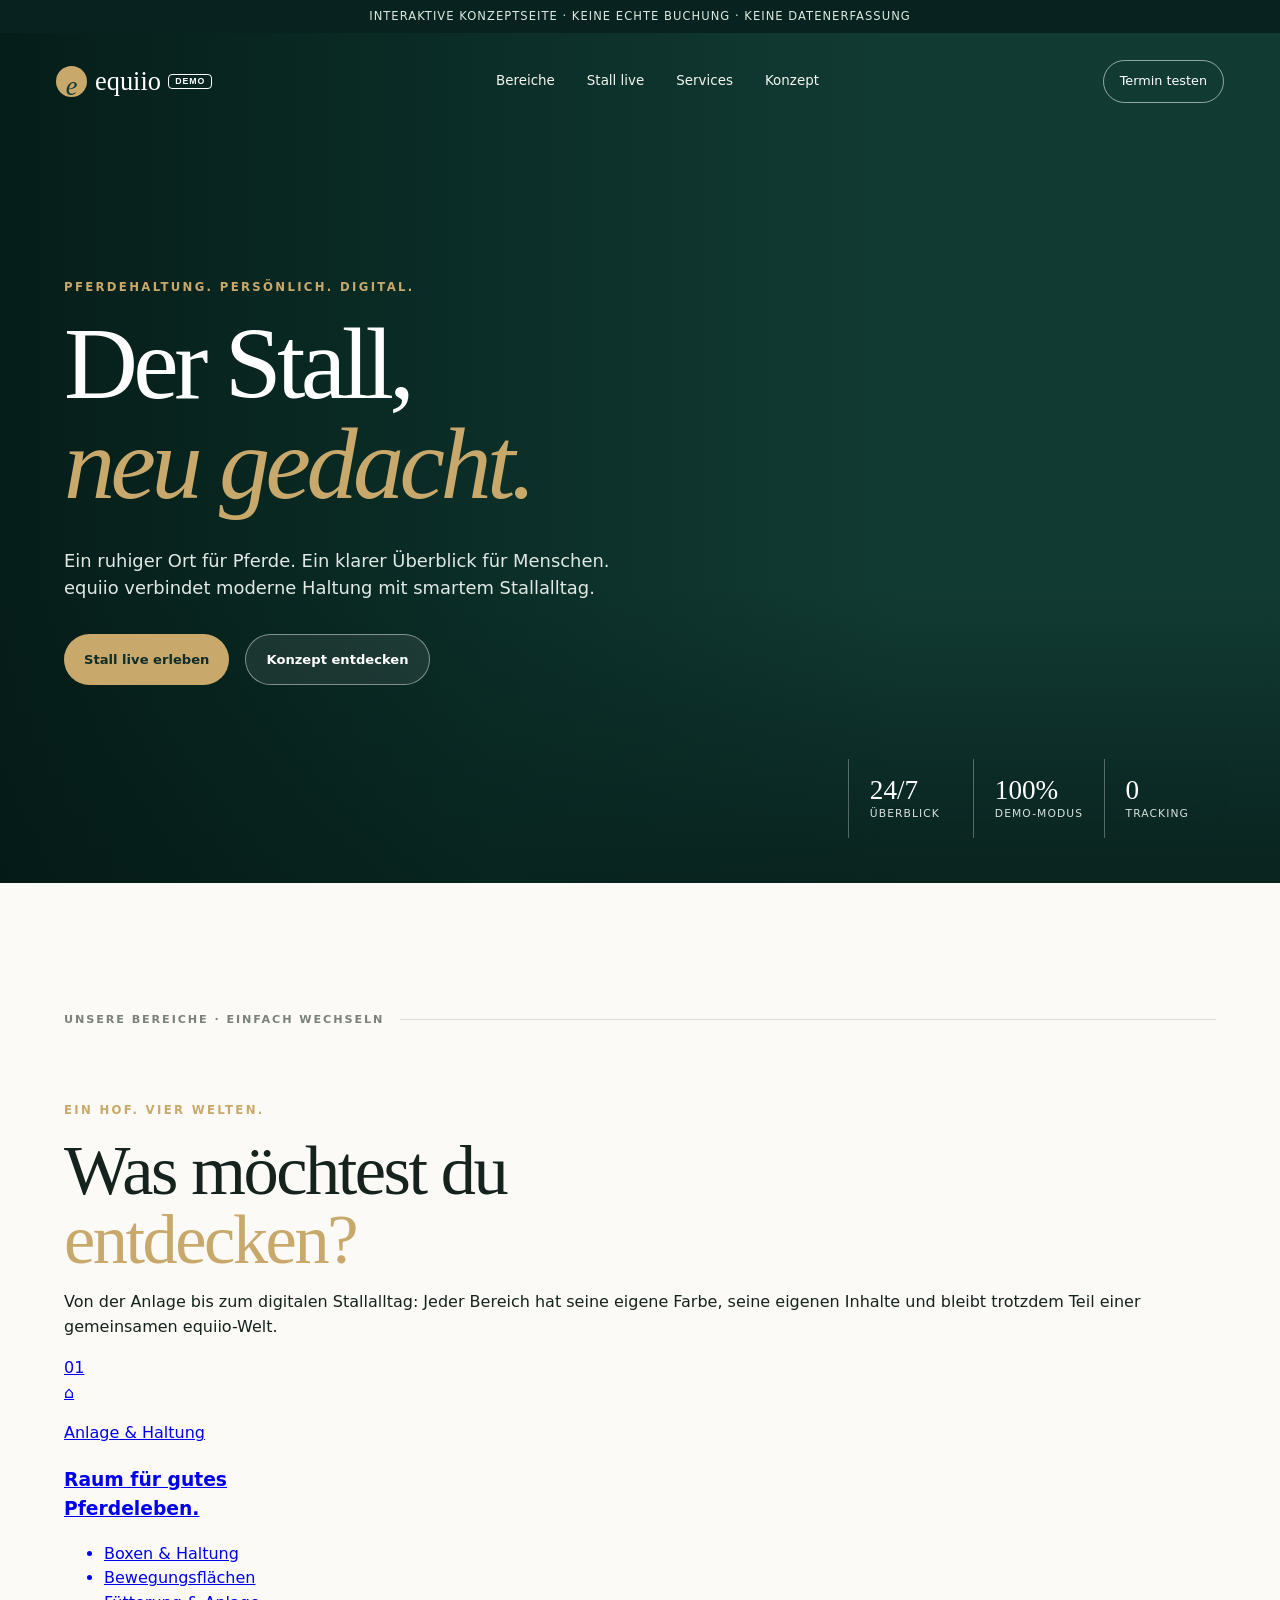
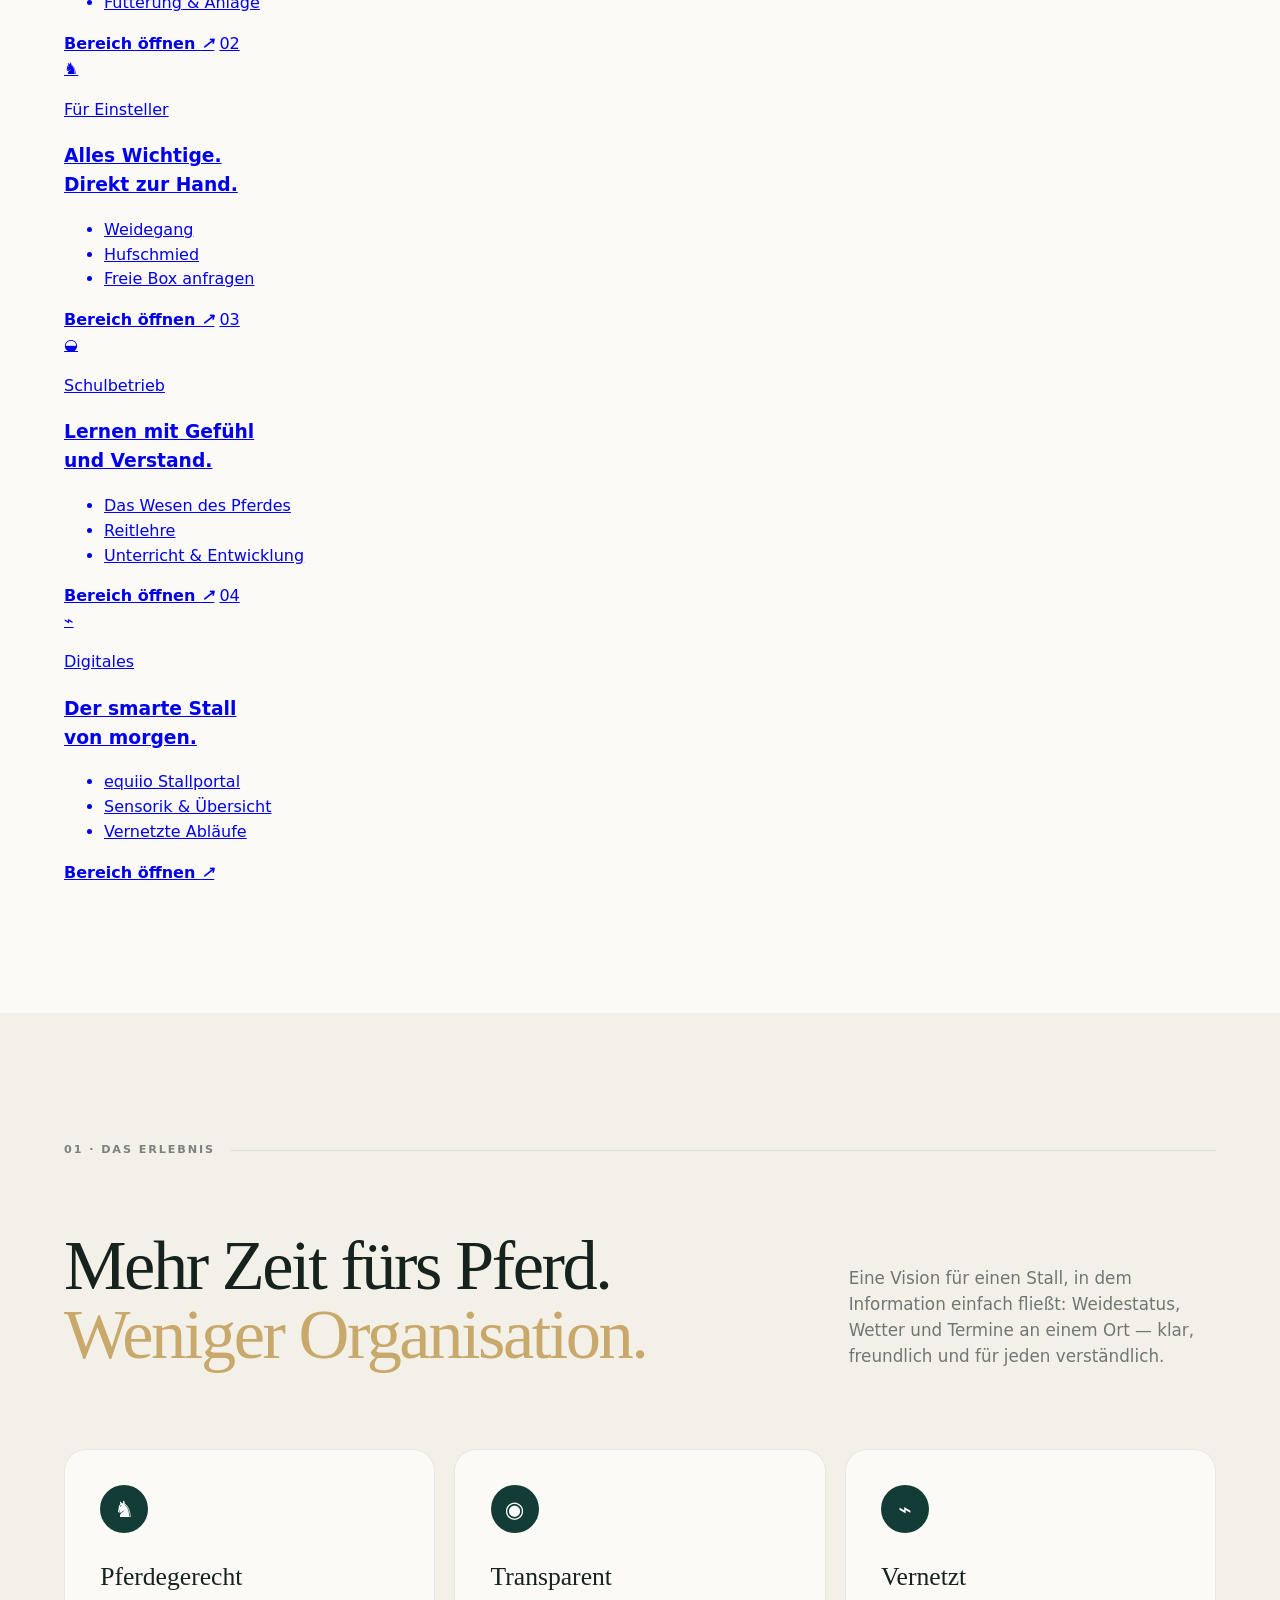
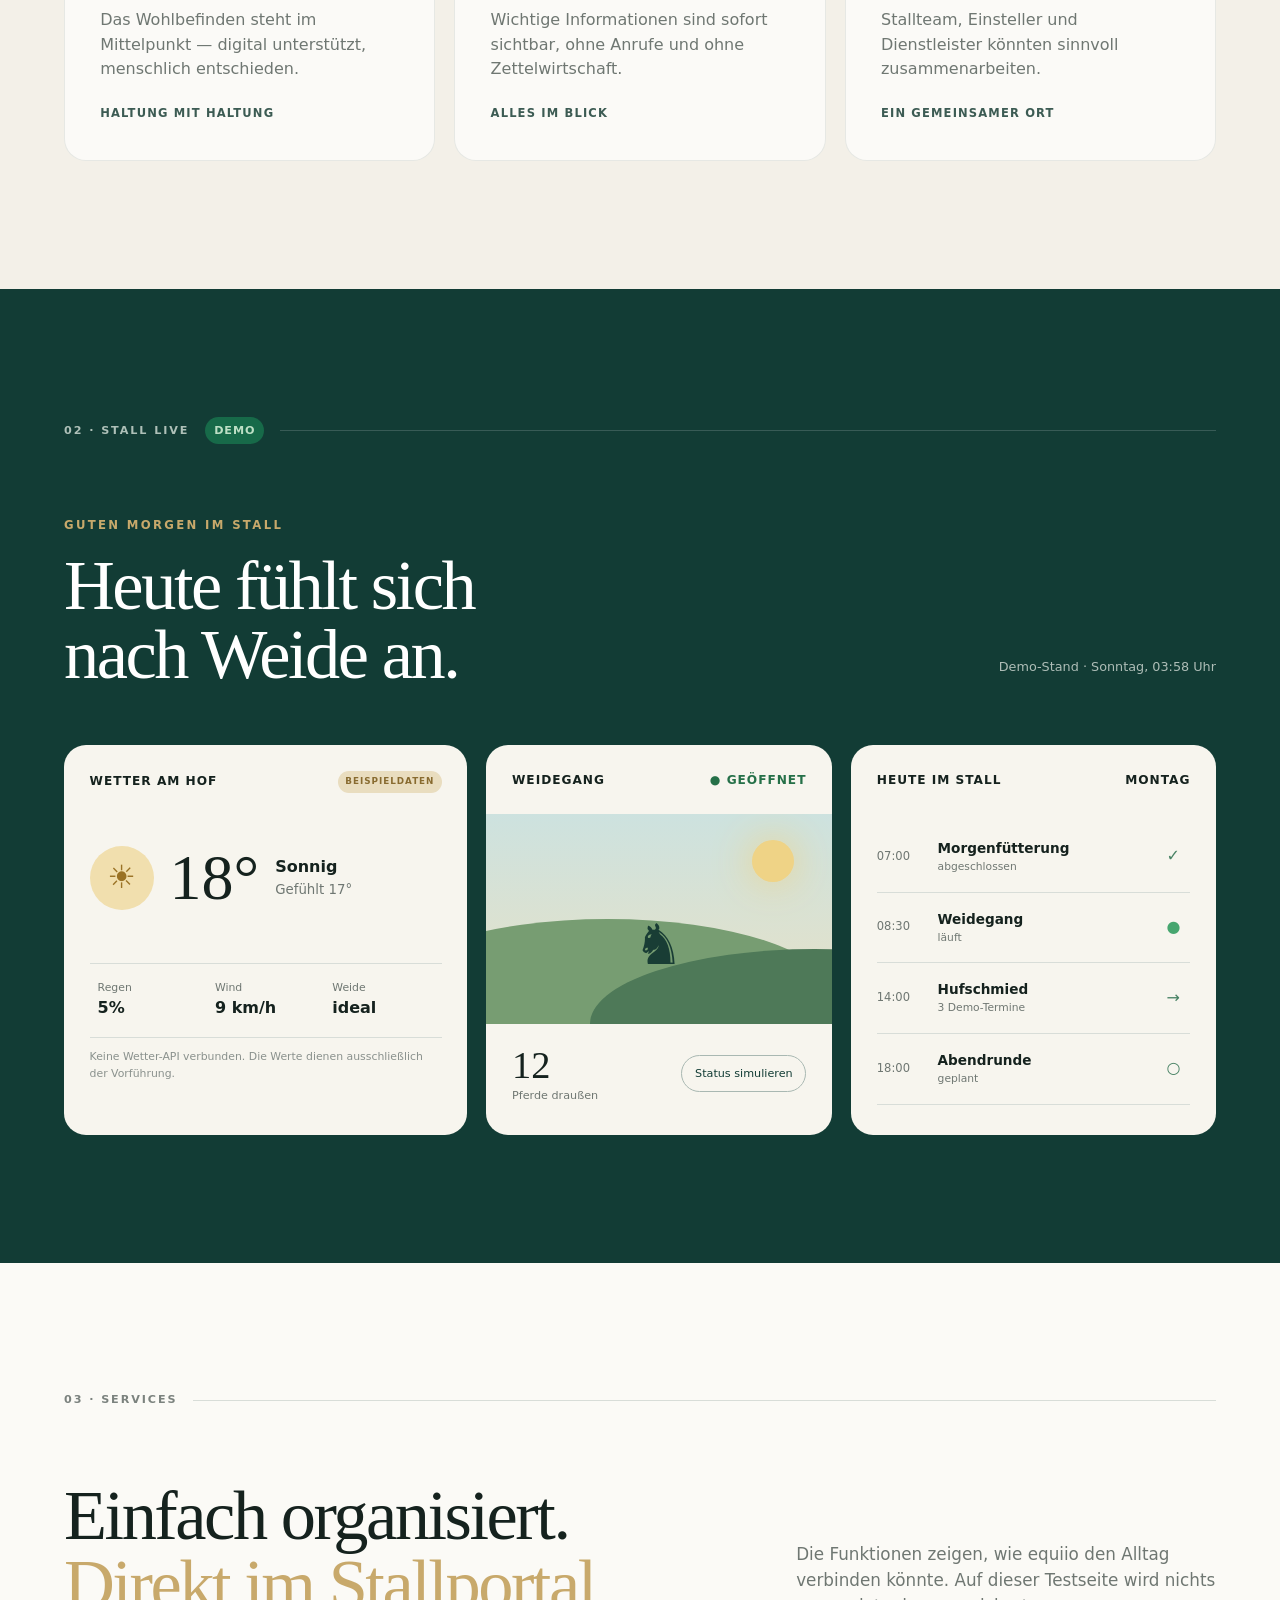
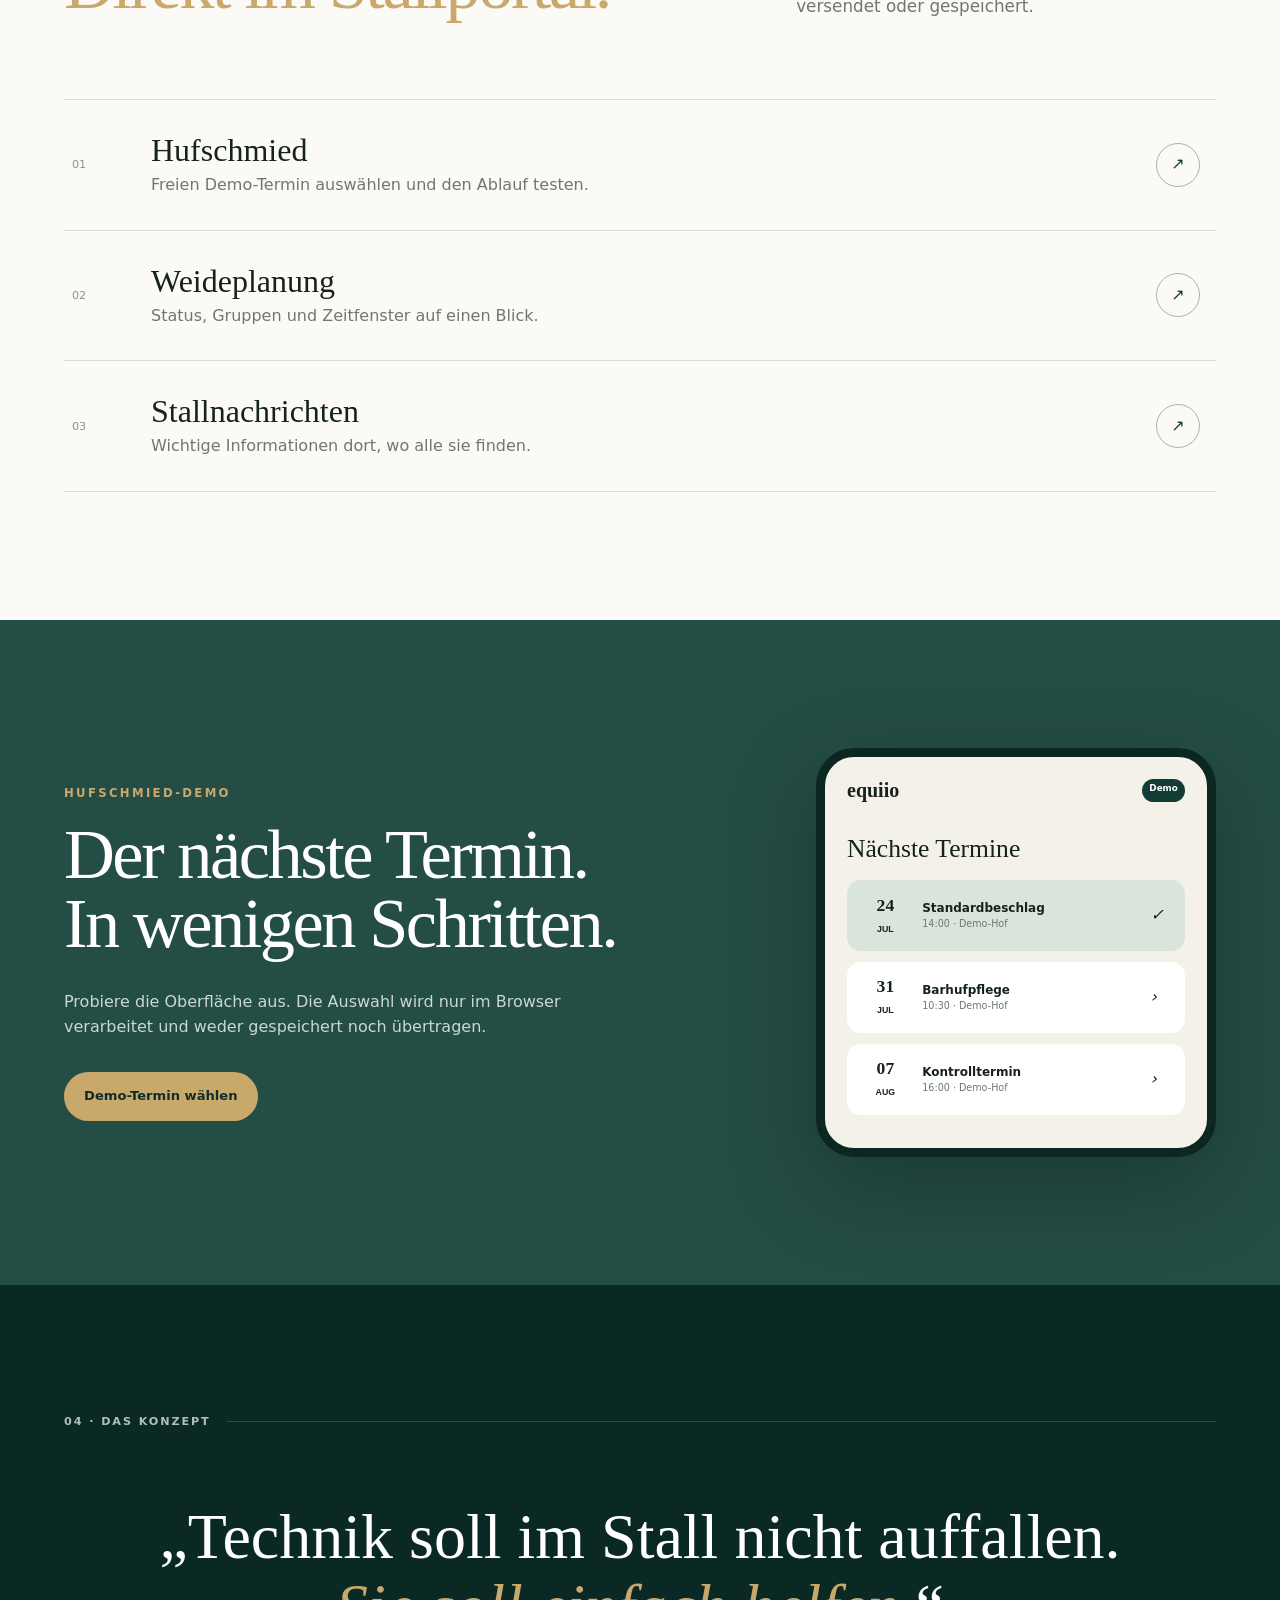
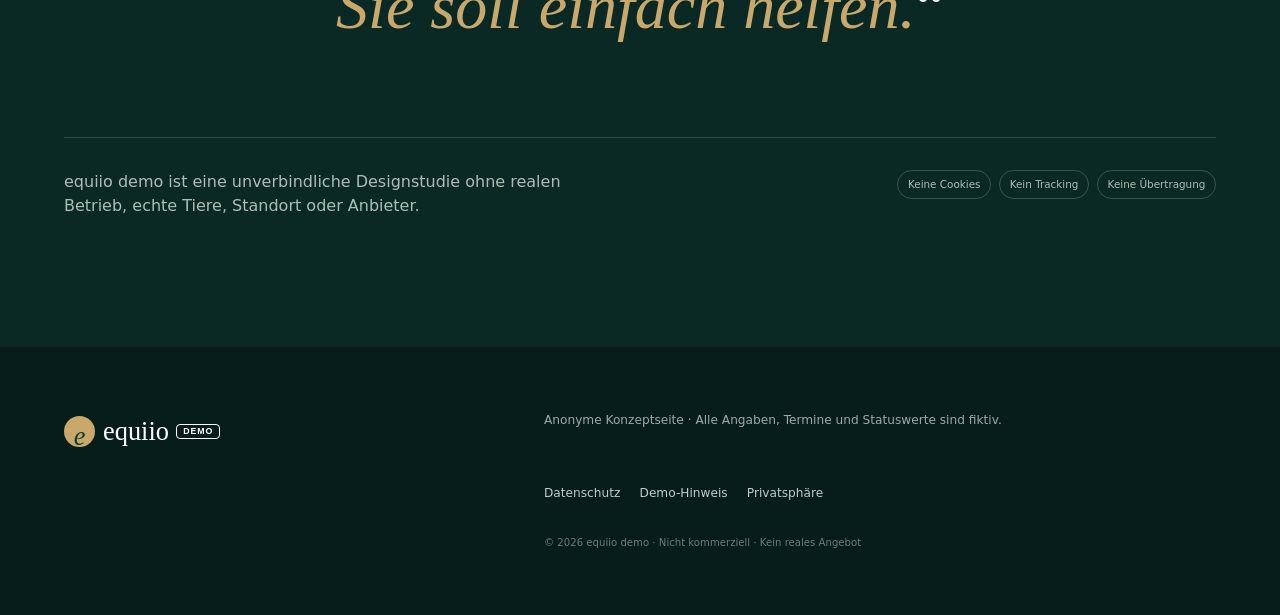
==== commit 5c72843e: "Gruppiere die vier Hauptbereiche auf der Startseite" ====
--- a/index.html
+++ b/index.html
@@ -15,7 +15,7 @@
     <a class="brand" href="#top" aria-label="equiio demo Startseite"><span>e</span>equiio <small>demo</small></a>
     <button class="menu-button" aria-expanded="false" aria-controls="main-nav">Menü</button>
     <nav id="main-nav" aria-label="Hauptnavigation">
-      <a href="#erlebnis">Erlebnis</a><a href="#stall-live">Stall live</a><a href="#services">Services</a><a href="#konzept">Konzept</a>
+      <a href="#bereiche">Bereiche</a><a href="#stall-live">Stall live</a><a href="#services">Services</a><a href="#konzept">Konzept</a>
     </nav>
     <a class="nav-cta" href="#hufschmied">Termin testen</a>
   </header>
@@ -31,6 +31,17 @@
         <div class="hero-actions"><a class="button primary" href="#stall-live">Stall live erleben</a><a class="button ghost" href="#konzept">Konzept entdecken</a></div>
       </div>
       <div class="hero-facts"><div><strong>24/7</strong><span>Überblick</span></div><div><strong>100%</strong><span>Demo-Modus</span></div><div><strong>0</strong><span>Tracking</span></div></div>
+    </section>
+
+    <section class="portal section" id="bereiche">
+      <div class="section-label">Unsere Bereiche · einfach wechseln</div>
+      <div class="portal-head reveal"><div><p class="kicker">Ein Hof. Vier Welten.</p><h2>Was möchtest du<br><span>entdecken?</span></h2></div><p>Von der Anlage bis zum digitalen Stallalltag: Jeder Bereich hat seine eigene Farbe, seine eigenen Inhalte und bleibt trotzdem Teil einer gemeinsamen equiio-Welt.</p></div>
+      <div class="portal-grid">
+        <a class="portal-card portal-red reveal" href="anlage.html"><span class="portal-number">01</span><div class="portal-icon">⌂</div><div><p>Anlage & Haltung</p><h3>Raum für gutes<br>Pferdeleben.</h3><ul><li>Boxen & Haltung</li><li>Bewegungsflächen</li><li>Fütterung & Anlage</li></ul></div><b>Bereich öffnen <i>↗</i></b></a>
+        <a class="portal-card portal-green reveal" href="einsteller.html"><span class="portal-number">02</span><div class="portal-icon">♞</div><div><p>Für Einsteller</p><h3>Alles Wichtige.<br>Direkt zur Hand.</h3><ul><li>Weidegang</li><li>Hufschmied</li><li>Freie Box anfragen</li></ul></div><b>Bereich öffnen <i>↗</i></b></a>
+        <a class="portal-card portal-yellow reveal" href="schulbetrieb.html"><span class="portal-number">03</span><div class="portal-icon">◒</div><div><p>Schulbetrieb</p><h3>Lernen mit Gefühl<br>und Verstand.</h3><ul><li>Das Wesen des Pferdes</li><li>Reitlehre</li><li>Unterricht & Entwicklung</li></ul></div><b>Bereich öffnen <i>↗</i></b></a>
+        <a class="portal-card portal-blue reveal" href="digitales.html"><span class="portal-number">04</span><div class="portal-icon">⌁</div><div><p>Digitales</p><h3>Der smarte Stall<br>von morgen.</h3><ul><li>equiio Stallportal</li><li>Sensorik & Übersicht</li><li>Vernetzte Abläufe</li></ul></div><b>Bereich öffnen <i>↗</i></b></a>
+      </div>
     </section>
 
     <section class="intro section" id="erlebnis">
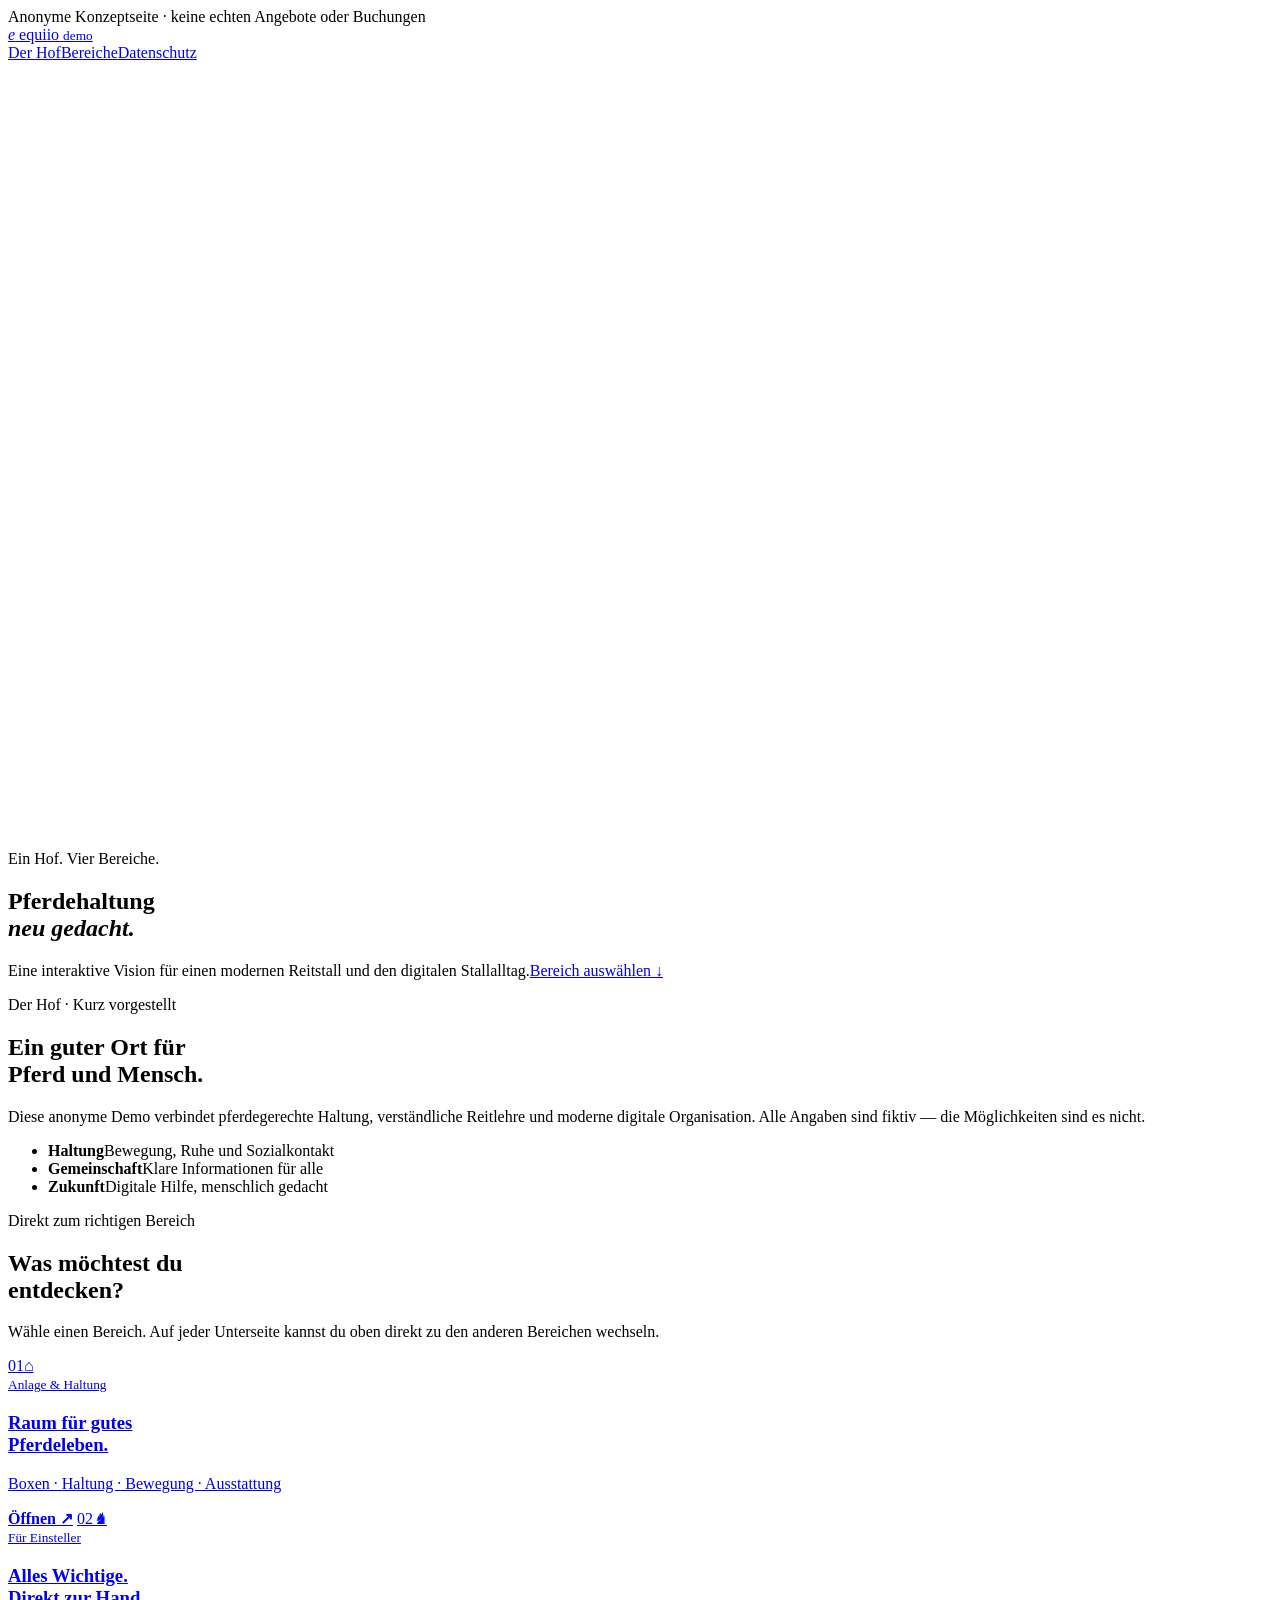
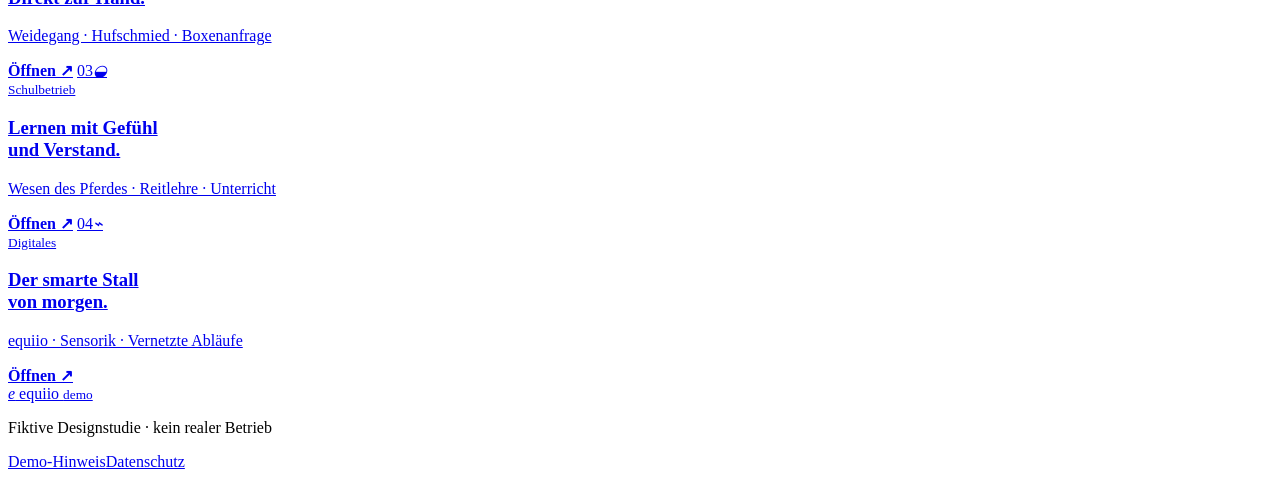
==== commit 6216d655: "Vereinfache die Startseite zur Bereichsauswahl" ====
--- a/index.html
+++ b/index.html
@@ -1,106 +1,10 @@
-<!doctype html>
-<html lang="de">
-<head>
-  <meta charset="utf-8">
-  <meta name="viewport" content="width=device-width, initial-scale=1">
-  <meta name="description" content="Anonyme Konzeptseite für ein digitales Stallportal. Alle Inhalte und Funktionen sind Demo-Daten.">
-  <meta name="robots" content="noindex,nofollow,noarchive">
-  <title>equiio demo — der Stall, neu gedacht</title>
-  <link rel="stylesheet" href="style.css">
-  <script src="script.js" defer></script>
-</head>
-<body>
-  <div class="demo-bar">Interaktive Konzeptseite · keine echte Buchung · keine Datenerfassung</div>
-  <header class="site-header">
-    <a class="brand" href="#top" aria-label="equiio demo Startseite"><span>e</span>equiio <small>demo</small></a>
-    <button class="menu-button" aria-expanded="false" aria-controls="main-nav">Menü</button>
-    <nav id="main-nav" aria-label="Hauptnavigation">
-      <a href="#bereiche">Bereiche</a><a href="#stall-live">Stall live</a><a href="#services">Services</a><a href="#konzept">Konzept</a>
-    </nav>
-    <a class="nav-cta" href="#hufschmied">Termin testen</a>
-  </header>
-
-  <main id="top">
-    <section class="hero">
-      <img src="assets/hero-pferde.webp" alt="Zwei Pferde auf einer morgendlichen Weide vor einem modernen Stall">
-      <div class="hero-shade"></div>
-      <div class="hero-copy reveal">
-        <p class="kicker">Pferdehaltung. Persönlich. Digital.</p>
-        <h1>Der Stall,<br><em>neu gedacht.</em></h1>
-        <p>Ein ruhiger Ort für Pferde. Ein klarer Überblick für Menschen. equiio verbindet moderne Haltung mit smartem Stallalltag.</p>
-        <div class="hero-actions"><a class="button primary" href="#stall-live">Stall live erleben</a><a class="button ghost" href="#konzept">Konzept entdecken</a></div>
-      </div>
-      <div class="hero-facts"><div><strong>24/7</strong><span>Überblick</span></div><div><strong>100%</strong><span>Demo-Modus</span></div><div><strong>0</strong><span>Tracking</span></div></div>
-    </section>
-
-    <section class="portal section" id="bereiche">
-      <div class="section-label">Unsere Bereiche · einfach wechseln</div>
-      <div class="portal-head reveal"><div><p class="kicker">Ein Hof. Vier Welten.</p><h2>Was möchtest du<br><span>entdecken?</span></h2></div><p>Von der Anlage bis zum digitalen Stallalltag: Jeder Bereich hat seine eigene Farbe, seine eigenen Inhalte und bleibt trotzdem Teil einer gemeinsamen equiio-Welt.</p></div>
-      <div class="portal-grid">
-        <a class="portal-card portal-red reveal" href="anlage.html"><span class="portal-number">01</span><div class="portal-icon">⌂</div><div><p>Anlage & Haltung</p><h3>Raum für gutes<br>Pferdeleben.</h3><ul><li>Boxen & Haltung</li><li>Bewegungsflächen</li><li>Fütterung & Anlage</li></ul></div><b>Bereich öffnen <i>↗</i></b></a>
-        <a class="portal-card portal-green reveal" href="einsteller.html"><span class="portal-number">02</span><div class="portal-icon">♞</div><div><p>Für Einsteller</p><h3>Alles Wichtige.<br>Direkt zur Hand.</h3><ul><li>Weidegang</li><li>Hufschmied</li><li>Freie Box anfragen</li></ul></div><b>Bereich öffnen <i>↗</i></b></a>
-        <a class="portal-card portal-yellow reveal" href="schulbetrieb.html"><span class="portal-number">03</span><div class="portal-icon">◒</div><div><p>Schulbetrieb</p><h3>Lernen mit Gefühl<br>und Verstand.</h3><ul><li>Das Wesen des Pferdes</li><li>Reitlehre</li><li>Unterricht & Entwicklung</li></ul></div><b>Bereich öffnen <i>↗</i></b></a>
-        <a class="portal-card portal-blue reveal" href="digitales.html"><span class="portal-number">04</span><div class="portal-icon">⌁</div><div><p>Digitales</p><h3>Der smarte Stall<br>von morgen.</h3><ul><li>equiio Stallportal</li><li>Sensorik & Übersicht</li><li>Vernetzte Abläufe</li></ul></div><b>Bereich öffnen <i>↗</i></b></a>
-      </div>
-    </section>
-
-    <section class="intro section" id="erlebnis">
-      <div class="section-label">01 · Das Erlebnis</div>
-      <div class="intro-grid reveal"><h2>Mehr Zeit fürs Pferd.<br><span>Weniger Organisation.</span></h2><p>Eine Vision für einen Stall, in dem Information einfach fließt: Weidestatus, Wetter und Termine an einem Ort — klar, freundlich und für jeden verständlich.</p></div>
-      <div class="feature-grid">
-        <article class="feature-card reveal"><div class="feature-icon">♞</div><h3>Pferdegerecht</h3><p>Das Wohlbefinden steht im Mittelpunkt — digital unterstützt, menschlich entschieden.</p><span>Haltung mit Haltung</span></article>
-        <article class="feature-card reveal"><div class="feature-icon">◉</div><h3>Transparent</h3><p>Wichtige Informationen sind sofort sichtbar, ohne Anrufe und ohne Zettelwirtschaft.</p><span>Alles im Blick</span></article>
-        <article class="feature-card reveal"><div class="feature-icon">⌁</div><h3>Vernetzt</h3><p>Stallteam, Einsteller und Dienstleister könnten sinnvoll zusammenarbeiten.</p><span>Ein gemeinsamer Ort</span></article>
-      </div>
-    </section>
-
-    <section class="live-section section" id="stall-live">
-      <div class="section-label light">02 · Stall live <span class="live-dot">Demo</span></div>
-      <div class="live-heading reveal"><div><p class="kicker">Guten Morgen im Stall</p><h2>Heute fühlt sich<br>nach Weide an.</h2></div><p id="live-time">Demo-Stand · wird lokal aktualisiert</p></div>
-      <div class="dashboard">
-        <article class="weather-card reveal">
-          <div class="card-top"><span>Wetter am Hof</span><span class="mock">Beispieldaten</span></div>
-          <div class="weather-main"><div class="weather-symbol">☀</div><strong>18°</strong><div><b>Sonnig</b><small>Gefühlt 17°</small></div></div>
-          <div class="weather-details"><div><span>Regen</span><b>5%</b></div><div><span>Wind</span><b>9 km/h</b></div><div><span>Weide</span><b>ideal</b></div></div>
-          <p>Keine Wetter-API verbunden. Die Werte dienen ausschließlich der Vorführung.</p>
-        </article>
-        <article class="pasture-card reveal">
-          <div class="card-top"><span>Weidegang</span><span class="status-open">● geöffnet</span></div>
-          <div class="pasture-visual"><div class="sun"></div><div class="hill h1"></div><div class="hill h2"></div><span class="horse">♞</span></div>
-          <div class="pasture-info"><div><strong id="pasture-count">12</strong><span>Pferde draußen</span></div><button id="pasture-demo" type="button">Status simulieren</button></div>
-        </article>
-        <article class="day-card reveal">
-          <div class="card-top"><span>Heute im Stall</span><span>Montag</span></div>
-          <ul class="timeline"><li><time>07:00</time><div><b>Morgenfütterung</b><span>abgeschlossen</span></div><i>✓</i></li><li><time>08:30</time><div><b>Weidegang</b><span>läuft</span></div><i class="active">●</i></li><li><time>14:00</time><div><b>Hufschmied</b><span>3 Demo-Termine</span></div><i>→</i></li><li><time>18:00</time><div><b>Abendrunde</b><span>geplant</span></div><i>○</i></li></ul>
-        </article>
-      </div>
-    </section>
-
-    <section class="services section" id="services">
-      <div class="section-label">03 · Services</div>
-      <div class="services-head reveal"><h2>Einfach organisiert.<br><span>Direkt im Stallportal.</span></h2><p>Die Funktionen zeigen, wie equiio den Alltag verbinden könnte. Auf dieser Testseite wird nichts versendet oder gespeichert.</p></div>
-      <div class="service-list">
-        <article class="service-row reveal"><span>01</span><div><h3>Hufschmied</h3><p>Freien Demo-Termin auswählen und den Ablauf testen.</p></div><button class="round-button open-booking" type="button" aria-label="Hufschmied-Demo öffnen">↗</button></article>
-        <article class="service-row reveal"><span>02</span><div><h3>Weideplanung</h3><p>Status, Gruppen und Zeitfenster auf einen Blick.</p></div><a class="round-button" href="#stall-live" aria-label="Weideplanung ansehen">↗</a></article>
-        <article class="service-row reveal"><span>03</span><div><h3>Stallnachrichten</h3><p>Wichtige Informationen dort, wo alle sie finden.</p></div><button class="round-button toast-trigger" type="button" aria-label="Nachrichten-Demo testen">↗</button></article>
-      </div>
-    </section>
-
-    <section class="booking section" id="hufschmied">
-      <div class="booking-copy reveal"><p class="kicker">Hufschmied-Demo</p><h2>Der nächste Termin.<br>In wenigen Schritten.</h2><p>Probiere die Oberfläche aus. Die Auswahl wird nur im Browser verarbeitet und weder gespeichert noch übertragen.</p><button class="button primary open-booking" type="button">Demo-Termin wählen</button></div>
-      <div class="phone reveal" aria-hidden="true"><div class="phone-top"><span>equiio</span><b>Demo</b></div><p>Nächste Termine</p><div class="slot selected"><time>24<br><small>JUL</small></time><div><b>Standardbeschlag</b><span>14:00 · Demo-Hof</span></div><i>✓</i></div><div class="slot"><time>31<br><small>JUL</small></time><div><b>Barhufpflege</b><span>10:30 · Demo-Hof</span></div><i>›</i></div><div class="slot"><time>07<br><small>AUG</small></time><div><b>Kontrolltermin</b><span>16:00 · Demo-Hof</span></div><i>›</i></div></div>
-    </section>
-
-    <section class="concept section" id="konzept">
-      <div class="section-label light">04 · Das Konzept</div>
-      <blockquote class="reveal">„Technik soll im Stall nicht auffallen.<br><em>Sie soll einfach helfen.</em>“</blockquote>
-      <div class="concept-meta"><p>equiio demo ist eine unverbindliche Designstudie ohne realen Betrieb, echte Tiere, Standort oder Anbieter.</p><div><span>Keine Cookies</span><span>Kein Tracking</span><span>Keine Übertragung</span></div></div>
-    </section>
-  </main>
-
-  <footer><div class="brand footer-brand"><span>e</span>equiio <small>demo</small></div><p>Anonyme Konzeptseite · Alle Angaben, Termine und Statuswerte sind fiktiv.</p><nav><a href="datenschutz.html">Datenschutz</a><a href="impressum.html">Demo-Hinweis</a><button id="privacy-info" type="button">Privatsphäre</button></nav><small>© 2026 equiio demo · Nicht kommerziell · Kein reales Angebot</small></footer>
-
-  <dialog id="booking-dialog"><button class="dialog-close" type="button" aria-label="Dialog schließen">×</button><p class="kicker">Interaktive Simulation</p><h2>Hufschmied-Termin</h2><form id="booking-form"><label>Leistung<select required><option value="">Bitte wählen</option><option>Barhufpflege</option><option>Standardbeschlag</option><option>Kontrolltermin</option></select></label><label>Demo-Termin<select required><option value="">Bitte wählen</option><option>24. Juli · 14:00 Uhr</option><option>31. Juli · 10:30 Uhr</option><option>7. August · 16:00 Uhr</option></select></label><label>Pferd (nur Demo-Bezeichnung)<input maxlength="24" placeholder="z. B. Pferd A" required></label><div class="privacy-note">🔒 Keine Übertragung, keine Speicherung, keine echte Reservierung.</div><button class="button primary" type="submit">Demo-Anfrage abschließen</button></form><div id="booking-success" hidden><div class="success-icon">✓</div><h3>Demo erfolgreich!</h3><p>So einfach könnte eine Anmeldung aussehen. Es wurden keine Daten gespeichert oder versendet.</p></div></dialog>
-  <div id="toast" role="status" aria-live="polite">Demo-Nachricht geöffnet — keine echten Mitteilungen vorhanden.</div>
-</body>
-</html>
+<!doctype html><html lang="de"><head><meta charset="utf-8"><meta name="viewport" content="width=device-width,initial-scale=1"><meta name="description" content="Anonyme equiio-Konzeptseite für einen modernen Reitstall."><meta name="robots" content="noindex,nofollow,noarchive"><title>equiio demo · Reitstall neu gedacht</title><link rel="stylesheet" href="home.css"></head><body>
+<div class="demo">Anonyme Konzeptseite · keine echten Angebote oder Buchungen</div><header class="topbar"><a class="logo" href="index.html"><i>e</i> equiio <small>demo</small></a><nav><a href="#hof">Der Hof</a><a href="#bereiche">Bereiche</a><a href="datenschutz.html">Datenschutz</a></nav></header>
+<main><section class="hero"><img src="assets/hero-pferde.webp" alt="Zwei Pferde vor einem modernen Stall im Morgenlicht"><div class="shade"></div><div class="hero-copy"><p>Ein Hof. Vier Bereiche.</p><h1>Pferdehaltung<br><em>neu gedacht.</em></h1><span>Eine interaktive Vision für einen modernen Reitstall und den digitalen Stallalltag.</span><a href="#bereiche">Bereich auswählen ↓</a></div></section>
+<section class="hof" id="hof"><p class="eyebrow">Der Hof · Kurz vorgestellt</p><div><h2>Ein guter Ort für<br>Pferd und Mensch.</h2><p>Diese anonyme Demo verbindet pferdegerechte Haltung, verständliche Reitlehre und moderne digitale Organisation. Alle Angaben sind fiktiv — die Möglichkeiten sind es nicht.</p></div><ul><li><b>Haltung</b><span>Bewegung, Ruhe und Sozialkontakt</span></li><li><b>Gemeinschaft</b><span>Klare Informationen für alle</span></li><li><b>Zukunft</b><span>Digitale Hilfe, menschlich gedacht</span></li></ul></section>
+<section class="areas" id="bereiche"><div class="areas-head"><div><p class="eyebrow">Direkt zum richtigen Bereich</p><h2>Was möchtest du<br>entdecken?</h2></div><p>Wähle einen Bereich. Auf jeder Unterseite kannst du oben direkt zu den anderen Bereichen wechseln.</p></div><div class="area-grid">
+<a class="area-card facility" href="anlage.html"><span>01</span><i>⌂</i><div><small>Anlage & Haltung</small><h3>Raum für gutes<br>Pferdeleben.</h3><p>Boxen · Haltung · Bewegung · Ausstattung</p></div><b>Öffnen ↗</b></a>
+<a class="area-card boarder" href="einsteller.html"><span>02</span><i>♞</i><div><small>Für Einsteller</small><h3>Alles Wichtige.<br>Direkt zur Hand.</h3><p>Weidegang · Hufschmied · Boxenanfrage</p></div><b>Öffnen ↗</b></a>
+<a class="area-card school" href="schulbetrieb.html"><span>03</span><i>◒</i><div><small>Schulbetrieb</small><h3>Lernen mit Gefühl<br>und Verstand.</h3><p>Wesen des Pferdes · Reitlehre · Unterricht</p></div><b>Öffnen ↗</b></a>
+<a class="area-card digital" href="digitales.html"><span>04</span><i>⌁</i><div><small>Digitales</small><h3>Der smarte Stall<br>von morgen.</h3><p>equiio · Sensorik · Vernetzte Abläufe</p></div><b>Öffnen ↗</b></a>
+</div></section></main><footer><a class="logo" href="index.html"><i>e</i> equiio <small>demo</small></a><p>Fiktive Designstudie · kein realer Betrieb</p><nav><a href="impressum.html">Demo-Hinweis</a><a href="datenschutz.html">Datenschutz</a></nav></footer></body></html>
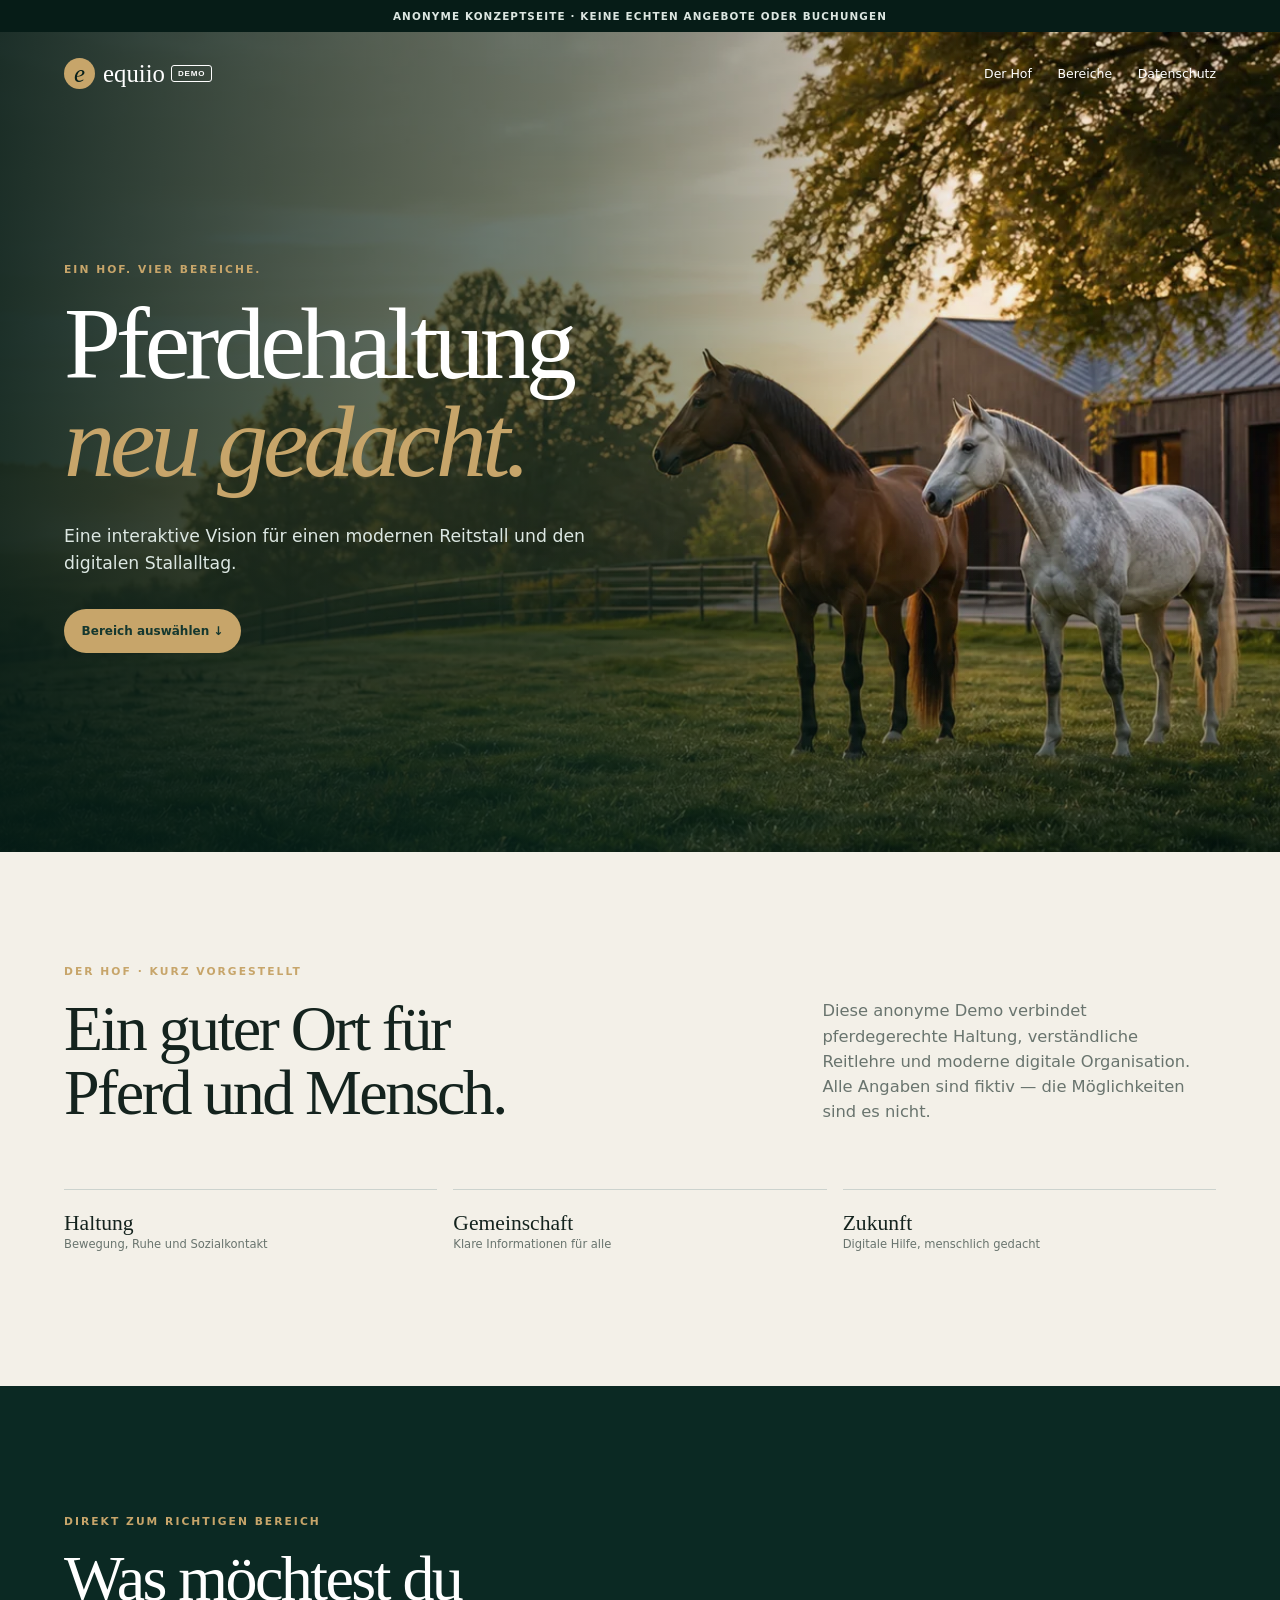
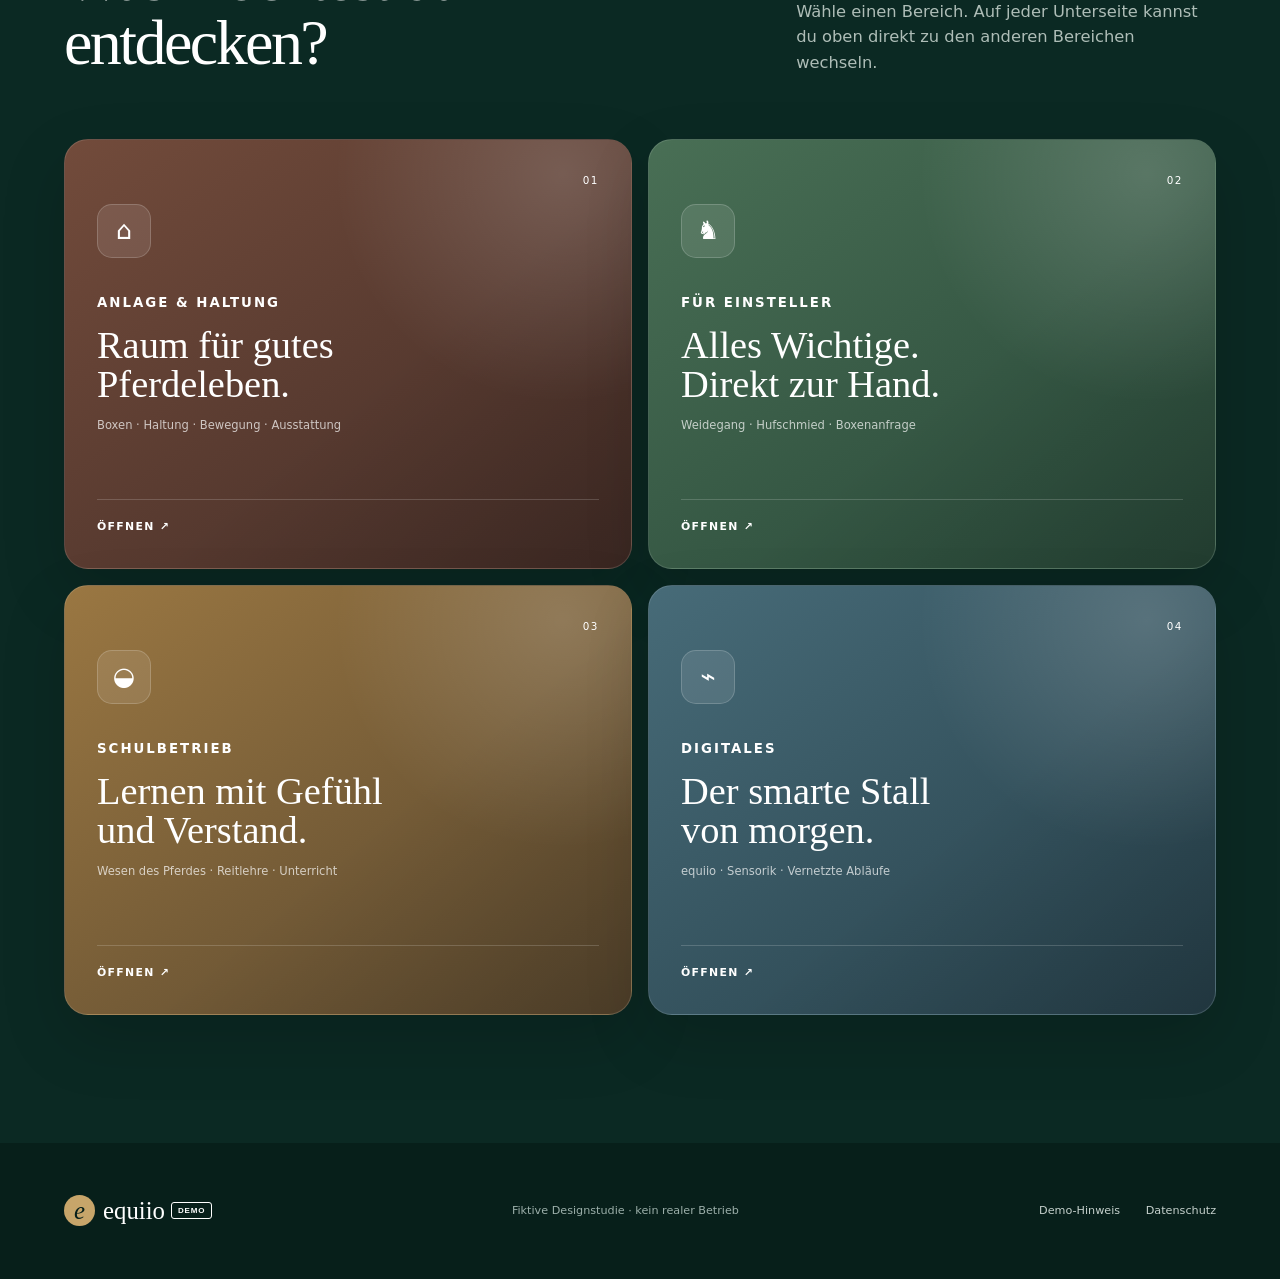
==== commit c9f9b9d4: "Erzwinge das Neuladen des reparierten Titelbilds" ====
--- a/index.html
+++ b/index.html
@@ -1,6 +1,6 @@
 <!doctype html><html lang="de"><head><meta charset="utf-8"><meta name="viewport" content="width=device-width,initial-scale=1"><meta name="description" content="Anonyme equiio-Konzeptseite für einen modernen Reitstall."><meta name="robots" content="noindex,nofollow,noarchive"><title>equiio demo · Reitstall neu gedacht</title><link rel="stylesheet" href="home.css"></head><body>
 <div class="demo">Anonyme Konzeptseite · keine echten Angebote oder Buchungen</div><header class="topbar"><a class="logo" href="index.html"><i>e</i> equiio <small>demo</small></a><nav><a href="#hof">Der Hof</a><a href="#bereiche">Bereiche</a><a href="datenschutz.html">Datenschutz</a></nav></header>
-<main><section class="hero"><img src="assets/hero-pferde.webp" alt="Zwei Pferde vor einem modernen Stall im Morgenlicht"><div class="shade"></div><div class="hero-copy"><p>Ein Hof. Vier Bereiche.</p><h1>Pferdehaltung<br><em>neu gedacht.</em></h1><span>Eine interaktive Vision für einen modernen Reitstall und den digitalen Stallalltag.</span><a href="#bereiche">Bereich auswählen ↓</a></div></section>
+<main><section class="hero"><img src="assets/hero-pferde.webp?v=2" alt="Zwei Pferde vor einem modernen Stall im Morgenlicht"><div class="shade"></div><div class="hero-copy"><p>Ein Hof. Vier Bereiche.</p><h1>Pferdehaltung<br><em>neu gedacht.</em></h1><span>Eine interaktive Vision für einen modernen Reitstall und den digitalen Stallalltag.</span><a href="#bereiche">Bereich auswählen ↓</a></div></section>
 <section class="hof" id="hof"><p class="eyebrow">Der Hof · Kurz vorgestellt</p><div><h2>Ein guter Ort für<br>Pferd und Mensch.</h2><p>Diese anonyme Demo verbindet pferdegerechte Haltung, verständliche Reitlehre und moderne digitale Organisation. Alle Angaben sind fiktiv — die Möglichkeiten sind es nicht.</p></div><ul><li><b>Haltung</b><span>Bewegung, Ruhe und Sozialkontakt</span></li><li><b>Gemeinschaft</b><span>Klare Informationen für alle</span></li><li><b>Zukunft</b><span>Digitale Hilfe, menschlich gedacht</span></li></ul></section>
 <section class="areas" id="bereiche"><div class="areas-head"><div><p class="eyebrow">Direkt zum richtigen Bereich</p><h2>Was möchtest du<br>entdecken?</h2></div><p>Wähle einen Bereich. Auf jeder Unterseite kannst du oben direkt zu den anderen Bereichen wechseln.</p></div><div class="area-grid">
 <a class="area-card facility" href="anlage.html"><span>01</span><i>⌂</i><div><small>Anlage & Haltung</small><h3>Raum für gutes<br>Pferdeleben.</h3><p>Boxen · Haltung · Bewegung · Ausstattung</p></div><b>Öffnen ↗</b></a>
--- a/home.css
+++ b/home.css
@@ -0,0 +1 @@
+:root{--forest:#123a32;--dark:#071f1a;--cream:#f3f0e8;--paper:#faf9f5;--gold:#c7a56a;--ink:#14231e;--muted:#69746e}*{box-sizing:border-box}html{scroll-behavior:smooth}body{margin:0;color:var(--ink);background:var(--paper);font-family:Inter,ui-sans-serif,system-ui,-apple-system,"Segoe UI",sans-serif;line-height:1.55}.demo{padding:.5rem 1rem;color:#dce6e1;background:#061c17;text-align:center;font-size:.65rem;font-weight:700;letter-spacing:.11em;text-transform:uppercase}.topbar{position:absolute;z-index:5;top:34px;left:0;right:0;display:flex;justify-content:space-between;align-items:center;padding:1.5rem 5vw;color:#fff}.logo{display:flex;align-items:center;color:inherit;font:400 1.55rem Georgia,serif;text-decoration:none}.logo i{display:grid;width:31px;height:31px;margin-right:.5rem;color:var(--dark);background:var(--gold);border-radius:50%;place-items:center}.logo small{margin-left:.4rem;padding:.18rem .35rem;border:1px solid currentColor;border-radius:3px;font:700 .5rem sans-serif;letter-spacing:.1em;text-transform:uppercase}.topbar nav,footer nav{display:flex;gap:1.6rem}.topbar nav a{color:#fff;text-decoration:none;font-size:.78rem}.hero{position:relative;min-height:820px;color:#fff;background:var(--forest);overflow:hidden}.hero>img{position:absolute;width:100%;height:100%;object-fit:cover}.shade{position:absolute;inset:0;background:linear-gradient(90deg,rgba(4,27,22,.9),rgba(5,35,28,.55) 44%,rgba(4,25,20,.04) 75%),linear-gradient(0deg,rgba(4,25,20,.6),transparent 40%)}.hero-copy{position:relative;z-index:2;max-width:820px;padding:230px 5vw 100px}.hero-copy>p,.eyebrow{margin:0 0 1rem;color:var(--gold);font-size:.67rem;font-weight:800;letter-spacing:.19em;text-transform:uppercase}.hero h1{margin:0;font:400 clamp(4.5rem,8vw,8rem)/.96 Georgia,serif;letter-spacing:-.05em}.hero h1 em{color:var(--gold);font-weight:400}.hero-copy>span{display:block;max-width:570px;margin:2rem 0;color:#dce7e2;font-size:1.08rem}.hero-copy>a{display:inline-block;padding:.8rem 1.1rem;color:#15382f;background:var(--gold);border-radius:99px;text-decoration:none;font-size:.75rem;font-weight:800}.hof{padding:7rem max(5vw,calc((100% - 1260px)/2));background:var(--cream)}.hof>div{display:grid;grid-template-columns:1.25fr .75fr;gap:8vw;align-items:end}.hof h2,.areas h2{margin:0;font:400 clamp(3rem,5vw,5.2rem)/1 Georgia,serif;letter-spacing:-.04em}.hof>div p,.areas-head>p{margin:0;color:var(--muted);font-size:1.02rem}.hof ul{display:grid;grid-template-columns:repeat(3,1fr);gap:1rem;margin:4rem 0 0;padding:0;list-style:none}.hof li{display:flex;padding:1.3rem 0;border-top:1px solid #ccd3ce;flex-direction:column}.hof li b{font:400 1.35rem Georgia,serif}.hof li span{color:var(--muted);font-size:.72rem}.areas{padding:8rem max(5vw,calc((100% - 1260px)/2));background:#0b2923}.areas-head{display:grid;grid-template-columns:1.2fr .8fr;gap:8vw;align-items:end;margin-bottom:4rem;color:#fff}.areas-head>p{color:#aebdb7}.area-grid{display:grid;grid-template-columns:repeat(2,1fr);gap:1rem}.area-card{position:relative;display:flex;min-height:430px;padding:2rem;color:#fff;border:1px solid rgba(255,255,255,.12);border-radius:24px;box-shadow:0 24px 65px rgba(0,0,0,.16);overflow:hidden;flex-direction:column;text-decoration:none;transition:.3s}.area-card:before{position:absolute;inset:0;background:radial-gradient(circle at 88% 8%,rgba(255,255,255,.16),transparent 36%),linear-gradient(140deg,transparent 55%,rgba(0,0,0,.15));content:""}.area-card>*{position:relative}.area-card:hover{transform:translateY(-6px);border-color:rgba(255,255,255,.3)}.facility{background:linear-gradient(145deg,#724b3b,#432d27)}.boarder{background:linear-gradient(145deg,#496f55,#274637)}.school{background:linear-gradient(145deg,#9a7742,#57462e)}.digital{background:linear-gradient(145deg,#476b78,#263f49)}.area-card>span{align-self:flex-end;font-size:.65rem;letter-spacing:.15em}.area-card>i{display:grid;width:54px;height:54px;margin:1rem 0 2rem;background:rgba(255,255,255,.1);border:1px solid rgba(255,255,255,.18);border-radius:15px;place-items:center;font-style:normal;font-size:1.6rem}.area-card small{font-weight:800;letter-spacing:.15em;text-transform:uppercase}.area-card h3{margin:.7rem 0;font:400 clamp(2rem,3vw,3rem)/1.03 Georgia,serif}.area-card p{color:rgba(255,255,255,.7);font-size:.72rem}.area-card>b{display:flex;justify-content:space-between;margin-top:auto;padding-top:1.2rem;border-top:1px solid rgba(255,255,255,.17);font-size:.68rem;letter-spacing:.12em;text-transform:uppercase}footer{display:flex;justify-content:space-between;align-items:center;gap:2rem;padding:3rem 5vw;color:#9cafaa;background:var(--dark);font-size:.7rem}footer .logo{color:#fff}footer a{color:#c5d0cc;text-decoration:none}@media(max-width:760px){.topbar{padding:1rem 1.2rem}.topbar nav{display:none}.hero{min-height:720px}.hero>img{object-position:65% center}.hero h1{font-size:3.9rem}.hero-copy{padding:190px 1.3rem 80px}.hof,.areas{padding:5rem 1.2rem}.hof>div,.areas-head{grid-template-columns:1fr;gap:2rem}.hof ul,.area-grid{grid-template-columns:1fr}.area-card{min-height:390px}footer{align-items:flex-start;flex-direction:column}}
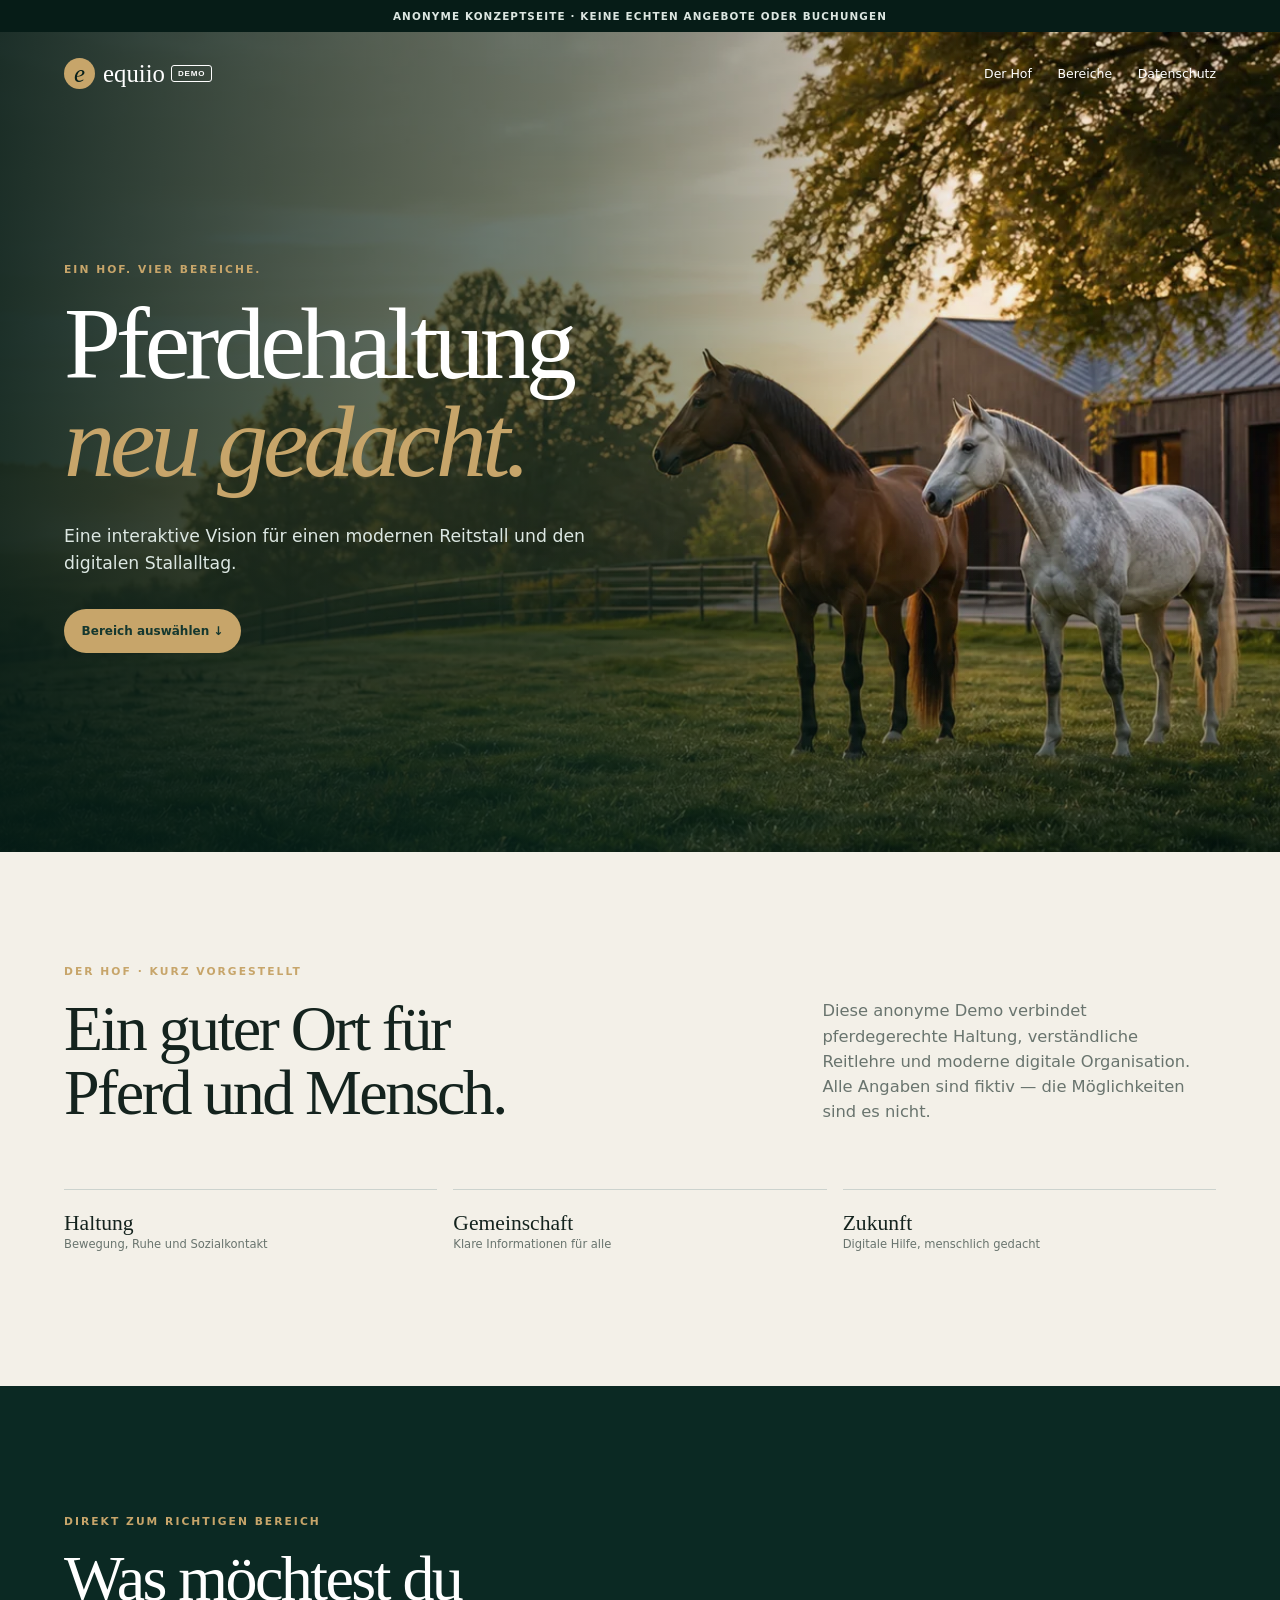
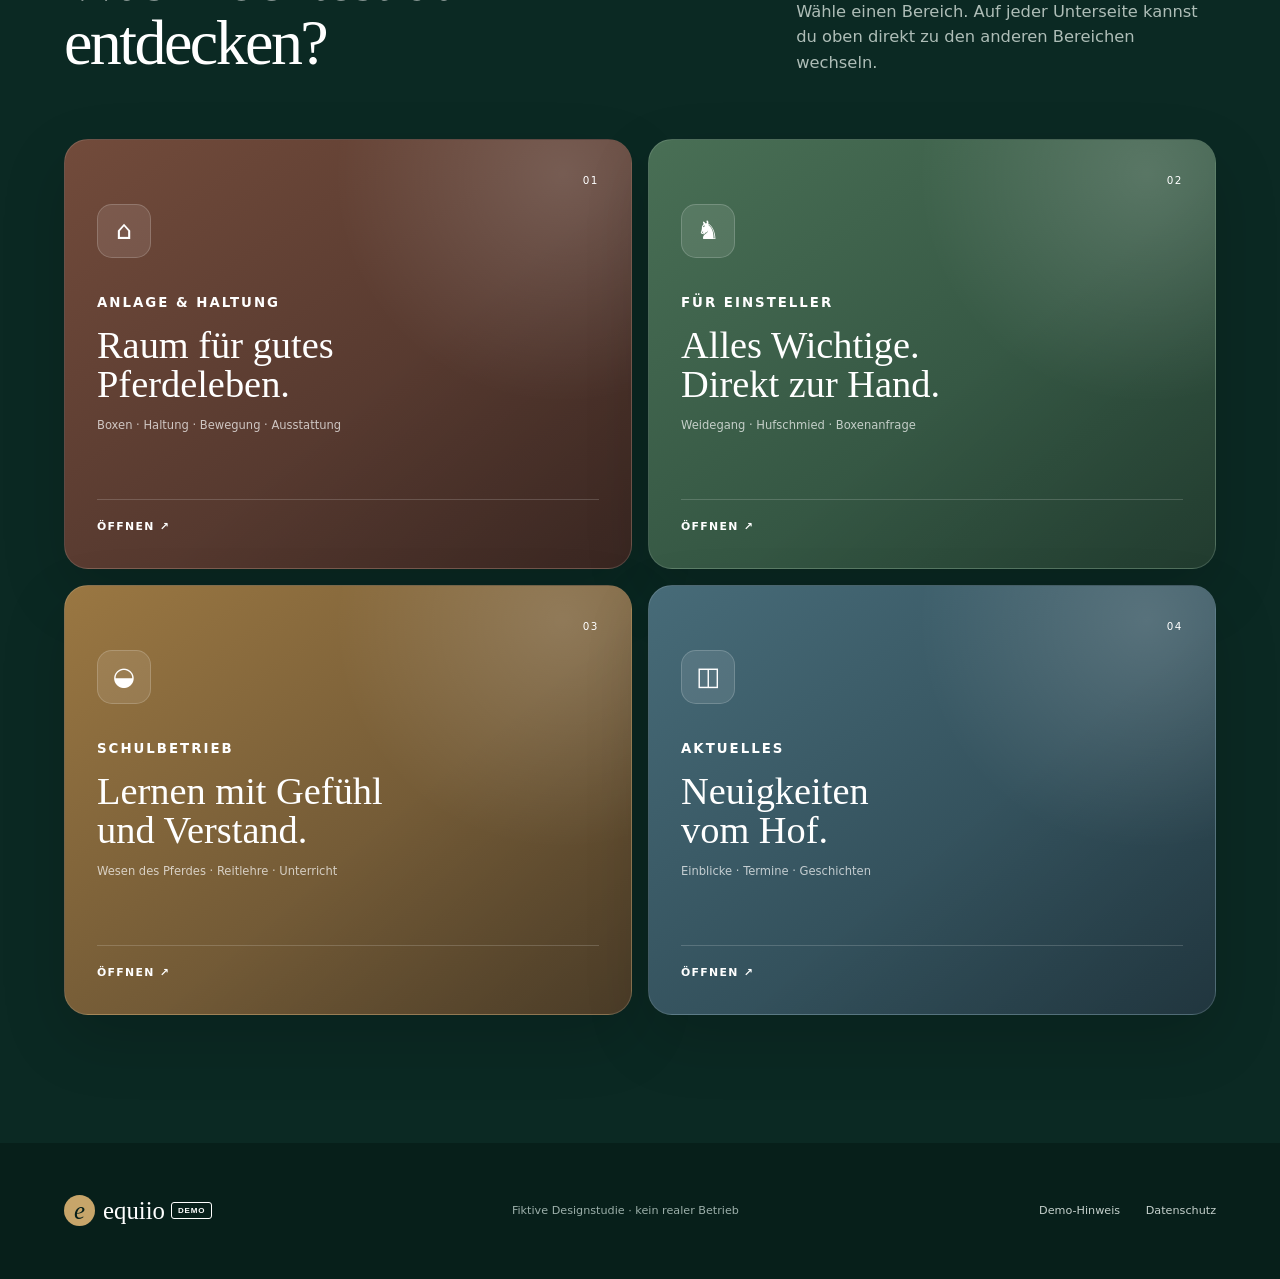
==== commit baed168d: "Aktuelles-Kachel auf der Startseite ergänzen" ====
--- a/index.html
+++ b/index.html
@@ -6,5 +6,5 @@
 <a class="area-card facility" href="anlage.html"><span>01</span><i>⌂</i><div><small>Anlage & Haltung</small><h3>Raum für gutes<br>Pferdeleben.</h3><p>Boxen · Haltung · Bewegung · Ausstattung</p></div><b>Öffnen ↗</b></a>
 <a class="area-card boarder" href="einsteller.html"><span>02</span><i>♞</i><div><small>Für Einsteller</small><h3>Alles Wichtige.<br>Direkt zur Hand.</h3><p>Weidegang · Hufschmied · Boxenanfrage</p></div><b>Öffnen ↗</b></a>
 <a class="area-card school" href="schulbetrieb.html"><span>03</span><i>◒</i><div><small>Schulbetrieb</small><h3>Lernen mit Gefühl<br>und Verstand.</h3><p>Wesen des Pferdes · Reitlehre · Unterricht</p></div><b>Öffnen ↗</b></a>
-<a class="area-card digital" href="digitales.html"><span>04</span><i>⌁</i><div><small>Digitales</small><h3>Der smarte Stall<br>von morgen.</h3><p>equiio · Sensorik · Vernetzte Abläufe</p></div><b>Öffnen ↗</b></a>
+<a class="area-card digital" href="aktuelles.html"><span>04</span><i>◫</i><div><small>Aktuelles</small><h3>Neuigkeiten<br>vom Hof.</h3><p>Einblicke · Termine · Geschichten</p></div><b>Öffnen ↗</b></a>
 </div></section></main><footer><a class="logo" href="index.html"><i>e</i> equiio <small>demo</small></a><p>Fiktive Designstudie · kein realer Betrieb</p><nav><a href="impressum.html">Demo-Hinweis</a><a href="datenschutz.html">Datenschutz</a></nav></footer></body></html>
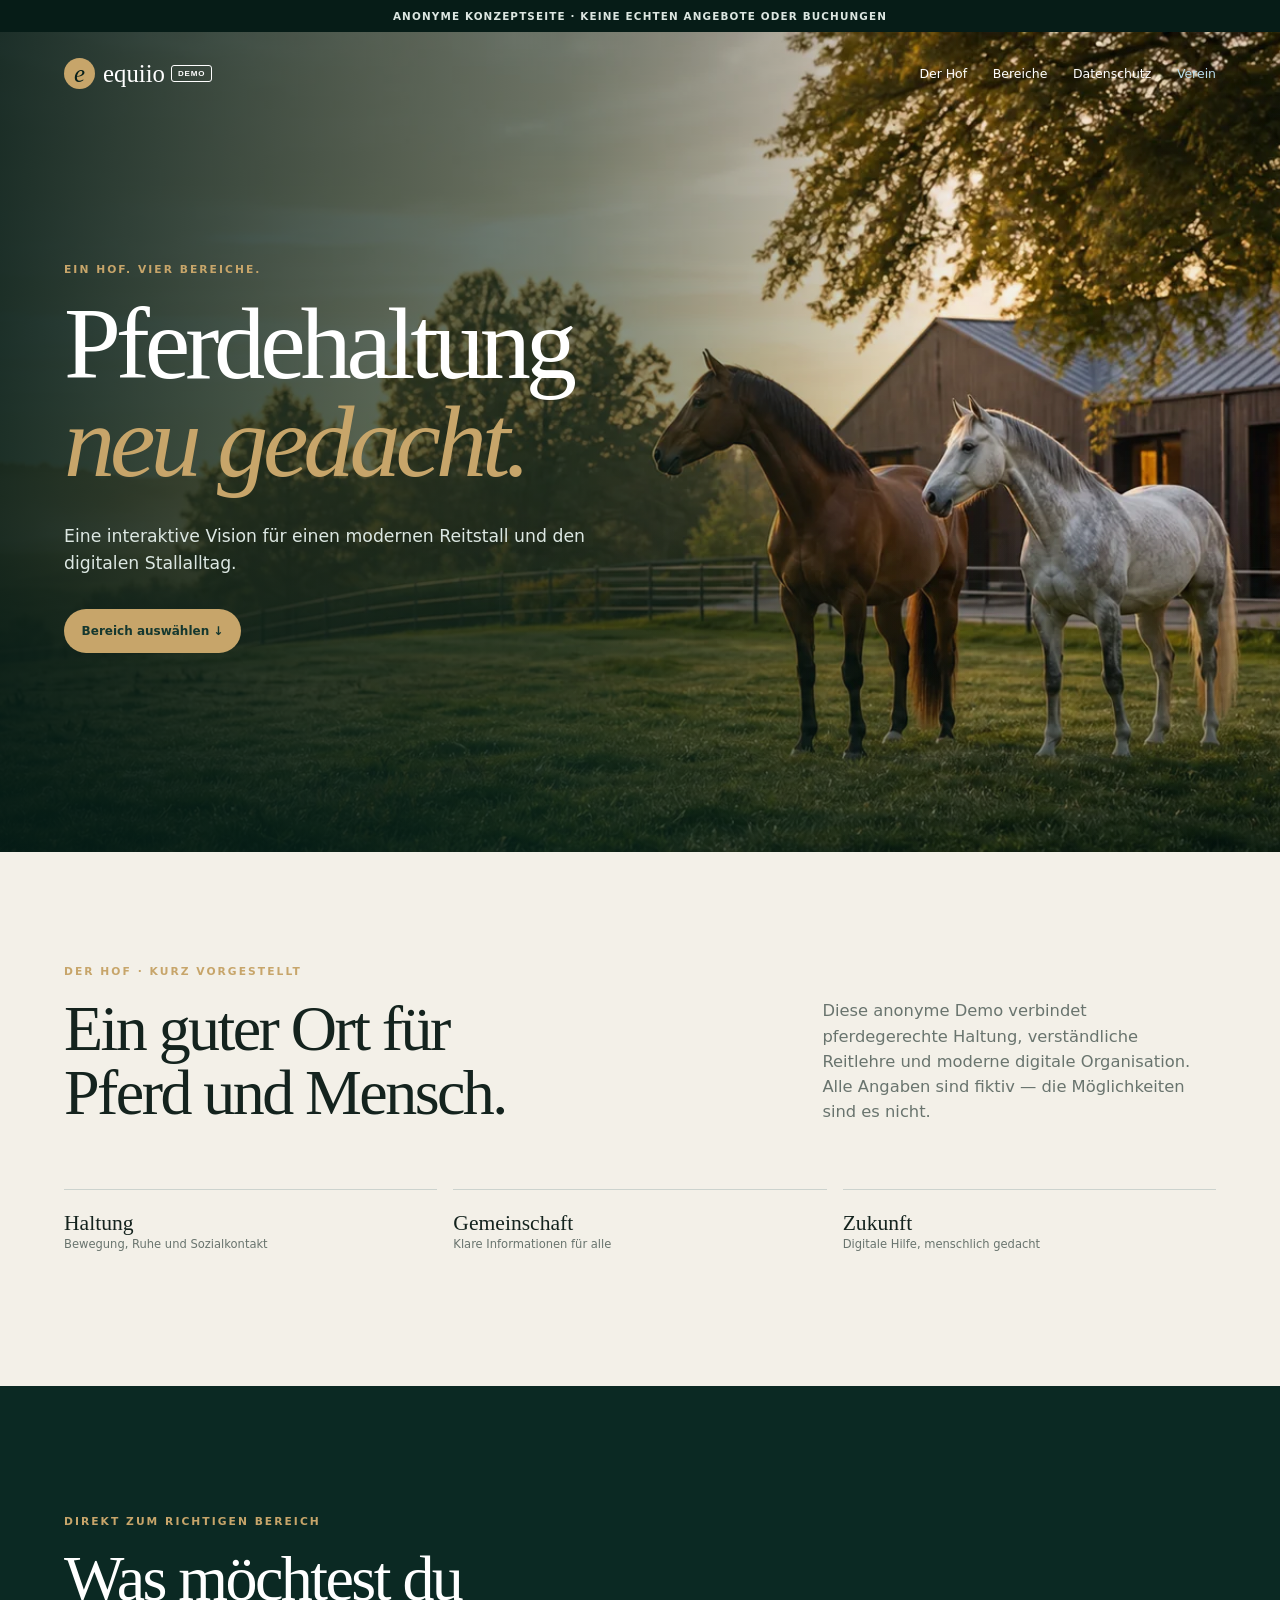
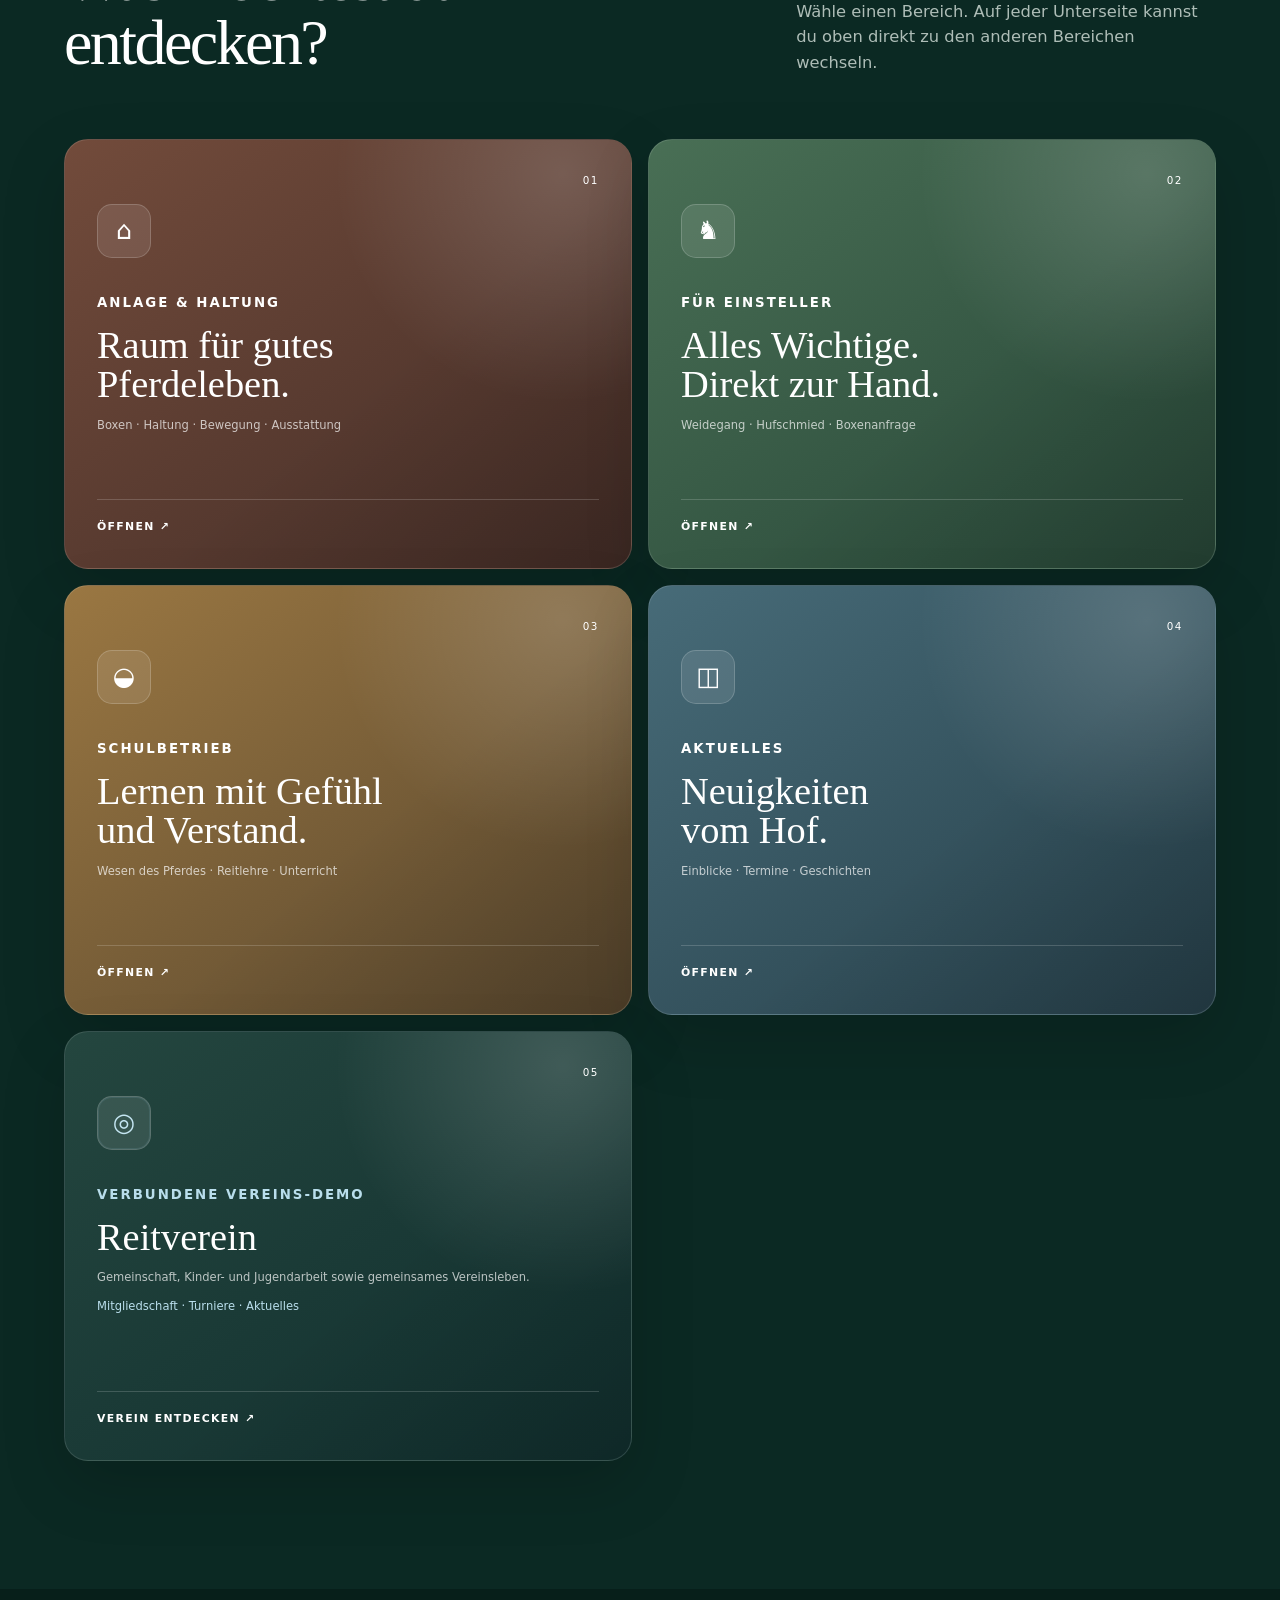
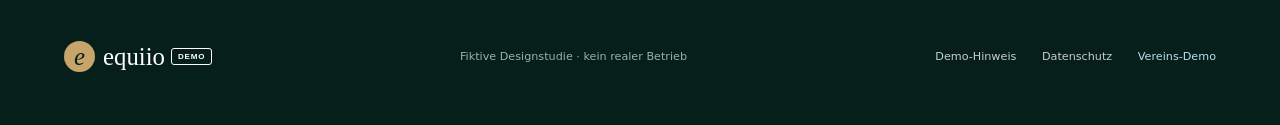
==== commit d97f107f: "Vereins-Demo gegenseitig verknüpfen" ====
--- a/index.html
+++ b/index.html
@@ -1,5 +1,5 @@
-<!doctype html><html lang="de"><head><meta charset="utf-8"><meta name="viewport" content="width=device-width,initial-scale=1"><meta name="description" content="Anonyme equiio-Konzeptseite für einen modernen Reitstall."><meta name="robots" content="noindex,nofollow,noarchive"><title>equiio demo · Reitstall neu gedacht</title><link rel="stylesheet" href="home.css"></head><body>
-<div class="demo">Anonyme Konzeptseite · keine echten Angebote oder Buchungen</div><header class="topbar"><a class="logo" href="index.html"><i>e</i> equiio <small>demo</small></a><nav><a href="#hof">Der Hof</a><a href="#bereiche">Bereiche</a><a href="datenschutz.html">Datenschutz</a></nav></header>
+<!doctype html><html lang="de"><head><meta charset="utf-8"><meta name="viewport" content="width=device-width,initial-scale=1"><meta name="description" content="Anonyme equiio-Konzeptseite für einen modernen Reitstall."><meta name="robots" content="noindex,nofollow,noarchive"><title>equiio demo · Reitstall neu gedacht</title><link rel="stylesheet" href="home.css"><script src="script.js" defer></script></head><body>
+<div class="demo">Anonyme Konzeptseite · keine echten Angebote oder Buchungen</div><header class="topbar"><a class="logo" href="index.html"><i>e</i> equiio <small>demo</small></a><button class="menu-button" type="button" aria-expanded="false" aria-controls="main-nav" aria-label="Navigation öffnen">Menü</button><nav id="main-nav"><a href="#hof">Der Hof</a><a href="#bereiche">Bereiche</a><a href="datenschutz.html">Datenschutz</a><a class="club-nav-link" href="https://home-5020974089.app-ionos.space/">Verein</a></nav></header>
 <main><section class="hero"><img src="assets/hero-pferde.webp?v=2" alt="Zwei Pferde vor einem modernen Stall im Morgenlicht"><div class="shade"></div><div class="hero-copy"><p>Ein Hof. Vier Bereiche.</p><h1>Pferdehaltung<br><em>neu gedacht.</em></h1><span>Eine interaktive Vision für einen modernen Reitstall und den digitalen Stallalltag.</span><a href="#bereiche">Bereich auswählen ↓</a></div></section>
 <section class="hof" id="hof"><p class="eyebrow">Der Hof · Kurz vorgestellt</p><div><h2>Ein guter Ort für<br>Pferd und Mensch.</h2><p>Diese anonyme Demo verbindet pferdegerechte Haltung, verständliche Reitlehre und moderne digitale Organisation. Alle Angaben sind fiktiv — die Möglichkeiten sind es nicht.</p></div><ul><li><b>Haltung</b><span>Bewegung, Ruhe und Sozialkontakt</span></li><li><b>Gemeinschaft</b><span>Klare Informationen für alle</span></li><li><b>Zukunft</b><span>Digitale Hilfe, menschlich gedacht</span></li></ul></section>
 <section class="areas" id="bereiche"><div class="areas-head"><div><p class="eyebrow">Direkt zum richtigen Bereich</p><h2>Was möchtest du<br>entdecken?</h2></div><p>Wähle einen Bereich. Auf jeder Unterseite kannst du oben direkt zu den anderen Bereichen wechseln.</p></div><div class="area-grid">
@@ -7,4 +7,5 @@
 <a class="area-card boarder" href="einsteller.html"><span>02</span><i>♞</i><div><small>Für Einsteller</small><h3>Alles Wichtige.<br>Direkt zur Hand.</h3><p>Weidegang · Hufschmied · Boxenanfrage</p></div><b>Öffnen ↗</b></a>
 <a class="area-card school" href="schulbetrieb.html"><span>03</span><i>◒</i><div><small>Schulbetrieb</small><h3>Lernen mit Gefühl<br>und Verstand.</h3><p>Wesen des Pferdes · Reitlehre · Unterricht</p></div><b>Öffnen ↗</b></a>
 <a class="area-card digital" href="aktuelles.html"><span>04</span><i>◫</i><div><small>Aktuelles</small><h3>Neuigkeiten<br>vom Hof.</h3><p>Einblicke · Termine · Geschichten</p></div><b>Öffnen ↗</b></a>
-</div></section></main><footer><a class="logo" href="index.html"><i>e</i> equiio <small>demo</small></a><p>Fiktive Designstudie · kein realer Betrieb</p><nav><a href="impressum.html">Demo-Hinweis</a><a href="datenschutz.html">Datenschutz</a></nav></footer></body></html>
+<a class="area-card club" href="https://home-5020974089.app-ionos.space/"><span>05</span><i>◎</i><div><small>Verbundene Vereins-Demo</small><h3>Reitverein</h3><p>Gemeinschaft, Kinder- und Jugendarbeit sowie gemeinsames Vereinsleben.</p><p class="club-meta">Mitgliedschaft · Turniere · Aktuelles</p></div><b>Verein entdecken ↗</b></a>
+</div></section></main><footer><a class="logo" href="index.html"><i>e</i> equiio <small>demo</small></a><p>Fiktive Designstudie · kein realer Betrieb</p><nav><a href="impressum.html">Demo-Hinweis</a><a href="datenschutz.html">Datenschutz</a><a class="club-footer-link" href="https://home-5020974089.app-ionos.space/">Vereins-Demo</a></nav></footer></body></html>
--- a/home.css
+++ b/home.css
@@ -1 +1,3 @@
-:root{--forest:#123a32;--dark:#071f1a;--cream:#f3f0e8;--paper:#faf9f5;--gold:#c7a56a;--ink:#14231e;--muted:#69746e}*{box-sizing:border-box}html{scroll-behavior:smooth}body{margin:0;color:var(--ink);background:var(--paper);font-family:Inter,ui-sans-serif,system-ui,-apple-system,"Segoe UI",sans-serif;line-height:1.55}.demo{padding:.5rem 1rem;color:#dce6e1;background:#061c17;text-align:center;font-size:.65rem;font-weight:700;letter-spacing:.11em;text-transform:uppercase}.topbar{position:absolute;z-index:5;top:34px;left:0;right:0;display:flex;justify-content:space-between;align-items:center;padding:1.5rem 5vw;color:#fff}.logo{display:flex;align-items:center;color:inherit;font:400 1.55rem Georgia,serif;text-decoration:none}.logo i{display:grid;width:31px;height:31px;margin-right:.5rem;color:var(--dark);background:var(--gold);border-radius:50%;place-items:center}.logo small{margin-left:.4rem;padding:.18rem .35rem;border:1px solid currentColor;border-radius:3px;font:700 .5rem sans-serif;letter-spacing:.1em;text-transform:uppercase}.topbar nav,footer nav{display:flex;gap:1.6rem}.topbar nav a{color:#fff;text-decoration:none;font-size:.78rem}.hero{position:relative;min-height:820px;color:#fff;background:var(--forest);overflow:hidden}.hero>img{position:absolute;width:100%;height:100%;object-fit:cover}.shade{position:absolute;inset:0;background:linear-gradient(90deg,rgba(4,27,22,.9),rgba(5,35,28,.55) 44%,rgba(4,25,20,.04) 75%),linear-gradient(0deg,rgba(4,25,20,.6),transparent 40%)}.hero-copy{position:relative;z-index:2;max-width:820px;padding:230px 5vw 100px}.hero-copy>p,.eyebrow{margin:0 0 1rem;color:var(--gold);font-size:.67rem;font-weight:800;letter-spacing:.19em;text-transform:uppercase}.hero h1{margin:0;font:400 clamp(4.5rem,8vw,8rem)/.96 Georgia,serif;letter-spacing:-.05em}.hero h1 em{color:var(--gold);font-weight:400}.hero-copy>span{display:block;max-width:570px;margin:2rem 0;color:#dce7e2;font-size:1.08rem}.hero-copy>a{display:inline-block;padding:.8rem 1.1rem;color:#15382f;background:var(--gold);border-radius:99px;text-decoration:none;font-size:.75rem;font-weight:800}.hof{padding:7rem max(5vw,calc((100% - 1260px)/2));background:var(--cream)}.hof>div{display:grid;grid-template-columns:1.25fr .75fr;gap:8vw;align-items:end}.hof h2,.areas h2{margin:0;font:400 clamp(3rem,5vw,5.2rem)/1 Georgia,serif;letter-spacing:-.04em}.hof>div p,.areas-head>p{margin:0;color:var(--muted);font-size:1.02rem}.hof ul{display:grid;grid-template-columns:repeat(3,1fr);gap:1rem;margin:4rem 0 0;padding:0;list-style:none}.hof li{display:flex;padding:1.3rem 0;border-top:1px solid #ccd3ce;flex-direction:column}.hof li b{font:400 1.35rem Georgia,serif}.hof li span{color:var(--muted);font-size:.72rem}.areas{padding:8rem max(5vw,calc((100% - 1260px)/2));background:#0b2923}.areas-head{display:grid;grid-template-columns:1.2fr .8fr;gap:8vw;align-items:end;margin-bottom:4rem;color:#fff}.areas-head>p{color:#aebdb7}.area-grid{display:grid;grid-template-columns:repeat(2,1fr);gap:1rem}.area-card{position:relative;display:flex;min-height:430px;padding:2rem;color:#fff;border:1px solid rgba(255,255,255,.12);border-radius:24px;box-shadow:0 24px 65px rgba(0,0,0,.16);overflow:hidden;flex-direction:column;text-decoration:none;transition:.3s}.area-card:before{position:absolute;inset:0;background:radial-gradient(circle at 88% 8%,rgba(255,255,255,.16),transparent 36%),linear-gradient(140deg,transparent 55%,rgba(0,0,0,.15));content:""}.area-card>*{position:relative}.area-card:hover{transform:translateY(-6px);border-color:rgba(255,255,255,.3)}.facility{background:linear-gradient(145deg,#724b3b,#432d27)}.boarder{background:linear-gradient(145deg,#496f55,#274637)}.school{background:linear-gradient(145deg,#9a7742,#57462e)}.digital{background:linear-gradient(145deg,#476b78,#263f49)}.area-card>span{align-self:flex-end;font-size:.65rem;letter-spacing:.15em}.area-card>i{display:grid;width:54px;height:54px;margin:1rem 0 2rem;background:rgba(255,255,255,.1);border:1px solid rgba(255,255,255,.18);border-radius:15px;place-items:center;font-style:normal;font-size:1.6rem}.area-card small{font-weight:800;letter-spacing:.15em;text-transform:uppercase}.area-card h3{margin:.7rem 0;font:400 clamp(2rem,3vw,3rem)/1.03 Georgia,serif}.area-card p{color:rgba(255,255,255,.7);font-size:.72rem}.area-card>b{display:flex;justify-content:space-between;margin-top:auto;padding-top:1.2rem;border-top:1px solid rgba(255,255,255,.17);font-size:.68rem;letter-spacing:.12em;text-transform:uppercase}footer{display:flex;justify-content:space-between;align-items:center;gap:2rem;padding:3rem 5vw;color:#9cafaa;background:var(--dark);font-size:.7rem}footer .logo{color:#fff}footer a{color:#c5d0cc;text-decoration:none}@media(max-width:760px){.topbar{padding:1rem 1.2rem}.topbar nav{display:none}.hero{min-height:720px}.hero>img{object-position:65% center}.hero h1{font-size:3.9rem}.hero-copy{padding:190px 1.3rem 80px}.hof,.areas{padding:5rem 1.2rem}.hof>div,.areas-head{grid-template-columns:1fr;gap:2rem}.hof ul,.area-grid{grid-template-columns:1fr}.area-card{min-height:390px}footer{align-items:flex-start;flex-direction:column}}
+
+:root{--forest:#123a32;--dark:#071f1a;--cream:#f3f0e8;--paper:#faf9f5;--gold:#c7a56a;--ink:#14231e;--muted:#69746e;--club-blue:#8fc6dc}*{box-sizing:border-box}html{scroll-behavior:smooth}body{margin:0;color:var(--ink);background:var(--paper);font-family:Inter,ui-sans-serif,system-ui,-apple-system,"Segoe UI",sans-serif;line-height:1.55}.demo{padding:.5rem 1rem;color:#dce6e1;background:#061c17;text-align:center;font-size:.65rem;font-weight:700;letter-spacing:.11em;text-transform:uppercase}.topbar{position:absolute;z-index:5;top:34px;left:0;right:0;display:flex;justify-content:space-between;align-items:center;padding:1.5rem 5vw;color:#fff}.logo{display:flex;align-items:center;color:inherit;font:400 1.55rem Georgia,serif;text-decoration:none}.logo i{display:grid;width:31px;height:31px;margin-right:.5rem;color:var(--dark);background:var(--gold);border-radius:50%;place-items:center}.logo small{margin-left:.4rem;padding:.18rem .35rem;border:1px solid currentColor;border-radius:3px;font:700 .5rem sans-serif;letter-spacing:.1em;text-transform:uppercase}.topbar nav,footer nav{display:flex;gap:1.6rem}.topbar nav a{color:#fff;text-decoration:none;font-size:.78rem}.menu-button{display:none}.club-nav-link,.club-footer-link{color:#b9deec!important}.hero{position:relative;min-height:820px;color:#fff;background:var(--forest);overflow:hidden}.hero>img{position:absolute;width:100%;height:100%;object-fit:cover}.shade{position:absolute;inset:0;background:linear-gradient(90deg,rgba(4,27,22,.9),rgba(5,35,28,.55) 44%,rgba(4,25,20,.04) 75%),linear-gradient(0deg,rgba(4,25,20,.6),transparent 40%)}.hero-copy{position:relative;z-index:2;max-width:820px;padding:230px 5vw 100px}.hero-copy>p,.eyebrow{margin:0 0 1rem;color:var(--gold);font-size:.67rem;font-weight:800;letter-spacing:.19em;text-transform:uppercase}.hero h1{margin:0;font:400 clamp(4.5rem,8vw,8rem)/.96 Georgia,serif;letter-spacing:-.05em}.hero h1 em{color:var(--gold);font-weight:400}.hero-copy>span{display:block;max-width:570px;margin:2rem 0;color:#dce7e2;font-size:1.08rem}.hero-copy>a{display:inline-block;padding:.8rem 1.1rem;color:#15382f;background:var(--gold);border-radius:99px;text-decoration:none;font-size:.75rem;font-weight:800}.hof{padding:7rem max(5vw,calc((100% - 1260px)/2));background:var(--cream)}.hof>div{display:grid;grid-template-columns:1.25fr .75fr;gap:8vw;align-items:end}.hof h2,.areas h2{margin:0;font:400 clamp(3rem,5vw,5.2rem)/1 Georgia,serif;letter-spacing:-.04em}.hof>div p,.areas-head>p{margin:0;color:var(--muted);font-size:1.02rem}.hof ul{display:grid;grid-template-columns:repeat(3,1fr);gap:1rem;margin:4rem 0 0;padding:0;list-style:none}.hof li{display:flex;padding:1.3rem 0;border-top:1px solid #ccd3ce;flex-direction:column}.hof li b{font:400 1.35rem Georgia,serif}.hof li span{color:var(--muted);font-size:.72rem}.areas{padding:8rem max(5vw,calc((100% - 1260px)/2));background:#0b2923}.areas-head{display:grid;grid-template-columns:1.2fr .8fr;gap:8vw;align-items:end;margin-bottom:4rem;color:#fff}.areas-head>p{color:#aebdb7}.area-grid{display:grid;grid-template-columns:repeat(2,1fr);gap:1rem}.area-card{position:relative;display:flex;min-height:430px;padding:2rem;color:#fff;border:1px solid rgba(255,255,255,.12);border-radius:24px;box-shadow:0 24px 65px rgba(0,0,0,.16);overflow:hidden;flex-direction:column;text-decoration:none;transition:.3s}.area-card:before{position:absolute;inset:0;background:radial-gradient(circle at 88% 8%,rgba(255,255,255,.16),transparent 36%),linear-gradient(140deg,transparent 55%,rgba(0,0,0,.15));content:""}.area-card>*{position:relative}.area-card:hover,.area-card:focus-visible{transform:translateY(-6px);border-color:rgba(255,255,255,.3)}.area-card:focus-visible,.topbar a:focus-visible,.topbar button:focus-visible,footer a:focus-visible{outline:3px solid var(--club-blue);outline-offset:4px}.facility{background:linear-gradient(145deg,#724b3b,#432d27)}.boarder{background:linear-gradient(145deg,#496f55,#274637)}.school{background:linear-gradient(145deg,#9a7742,#57462e)}.digital{background:linear-gradient(145deg,#476b78,#263f49)}.club{background:linear-gradient(145deg,#24463f,#112f2e)}.club>i{color:#c4e5f1;border-color:rgba(143,198,220,.55);box-shadow:inset 0 0 0 1px rgba(143,198,220,.12)}.club small,.club .club-meta{color:#b9deec}.club>b{border-top-color:rgba(143,198,220,.35)}.area-card>span{align-self:flex-end;font-size:.65rem;letter-spacing:.15em}.area-card>i{display:grid;width:54px;height:54px;margin:1rem 0 2rem;background:rgba(255,255,255,.1);border:1px solid rgba(255,255,255,.18);border-radius:15px;place-items:center;font-style:normal;font-size:1.6rem}.area-card small{font-weight:800;letter-spacing:.15em;text-transform:uppercase}.area-card h3{margin:.7rem 0;font:400 clamp(2rem,3vw,3rem)/1.03 Georgia,serif}.area-card p{color:rgba(255,255,255,.7);font-size:.72rem}.area-card>b{display:flex;justify-content:space-between;margin-top:auto;padding-top:1.2rem;border-top:1px solid rgba(255,255,255,.17);font-size:.68rem;letter-spacing:.12em;text-transform:uppercase}footer{display:flex;justify-content:space-between;align-items:center;gap:2rem;padding:3rem 5vw;color:#9cafaa;background:var(--dark);font-size:.7rem}footer .logo{color:#fff}footer a{color:#c5d0cc;text-decoration:none}@media(max-width:760px){.topbar{padding:1rem 1.2rem}.menu-button{display:block;margin-left:auto;padding:.55rem .8rem;color:#fff;background:rgba(6,28,23,.7);border:1px solid rgba(255,255,255,.55);border-radius:99px;font:700 .68rem sans-serif}.topbar nav{display:none}.topbar nav.open{position:absolute;top:70px;right:1.2rem;display:flex;min-width:180px;padding:1rem;background:#0b2923;border:1px solid rgba(255,255,255,.16);border-radius:14px;box-shadow:0 18px 50px rgba(0,0,0,.28);flex-direction:column;gap:1rem}.hero{min-height:720px}.hero>img{object-position:65% center}.hero h1{font-size:3.9rem}.hero-copy{padding:190px 1.3rem 80px}.hof,.areas{padding:5rem 1.2rem}.hof>div,.areas-head{grid-template-columns:1fr;gap:2rem}.hof ul,.area-grid{grid-template-columns:1fr}.area-card{min-height:390px}footer{align-items:flex-start;flex-direction:column}}
+
